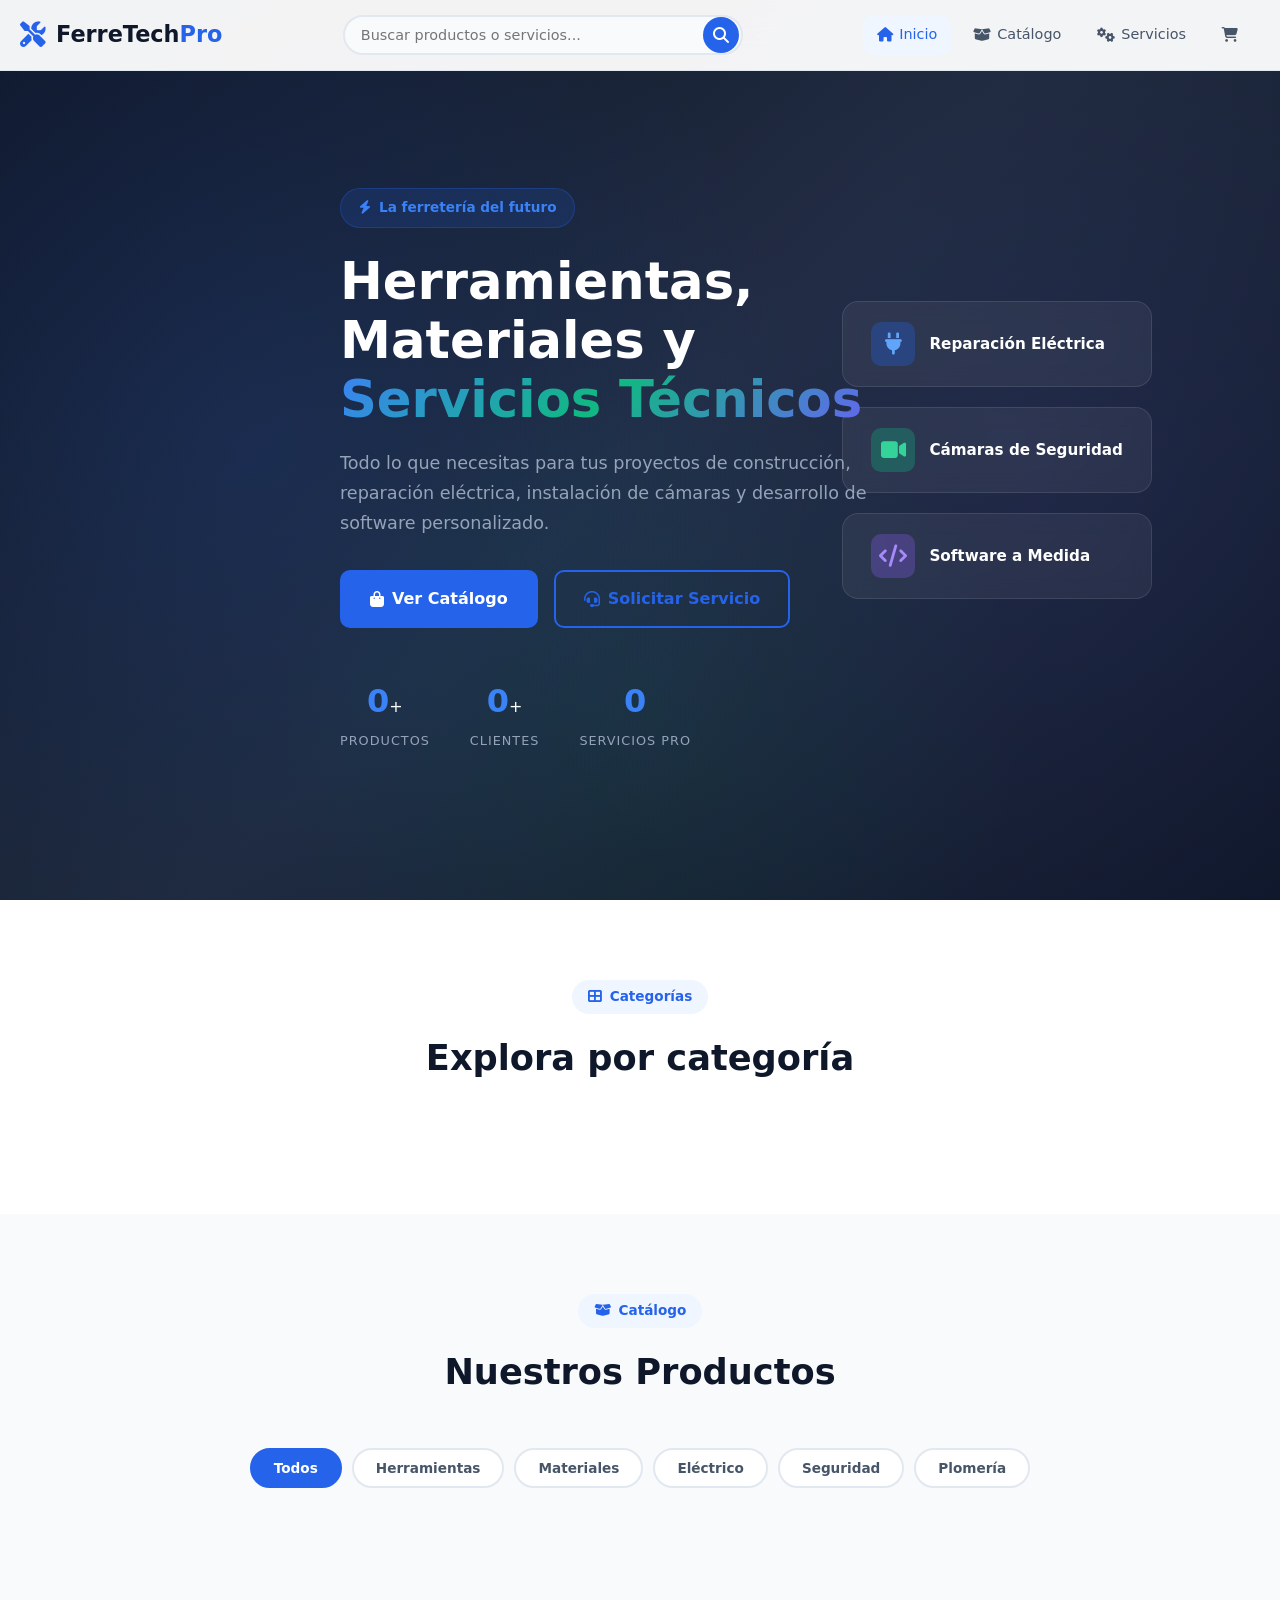
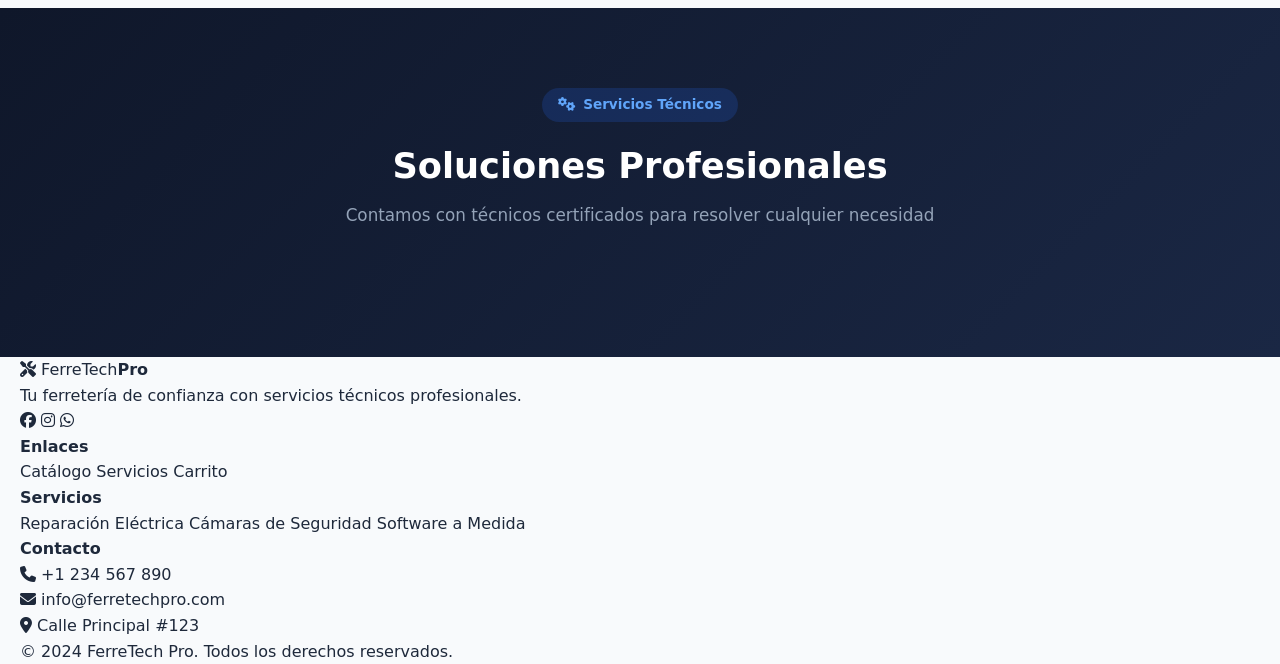
==== index.html @ ee203c23 "Update page title from FerreTech Pro to Lideco" ====
<!DOCTYPE html>
<html lang="es">
<head>
    <meta charset="UTF-8">
    <meta name="viewport" content="width=device-width, initial-scale=1.0">
    <title>Lideco  - Ferretería & Servicios Técnicos</title>
    <link rel="stylesheet" href="style.css">
    <link rel="stylesheet" href="https://cdnjs.cloudflare.com/ajax/libs/font-awesome/6.5.0/css/all.min.css">
</head>
<body>

    <!-- ========== NAVBAR ========== -->
    <nav class="navbar" id="navbar">
        <div class="nav-container">
            <a href="index.html" class="nav-logo">
                <i class="fas fa-tools"></i>
                <span>FerreTech<strong>Pro</strong></span>
            </a>

            <div class="nav-search" id="navSearch">
                <input type="text" id="searchInput" placeholder="Buscar productos o servicios..." autocomplete="off">
                <button id="searchBtn"><i class="fas fa-search"></i></button>
            </div>

            <div class="nav-links" id="navLinks">
                <a href="index.html" class="nav-link active">
                    <i class="fas fa-home"></i> Inicio
                </a>
                <a href="#catalogo" class="nav-link" id="navCatalog">
                    <i class="fas fa-box-open"></i> Catálogo
                </a>
                <a href="#servicios" class="nav-link" id="navServices">
                    <i class="fas fa-cogs"></i> Servicios
                </a>
                <a href="carrito.html" class="nav-link nav-cart">
                    <i class="fas fa-shopping-cart"></i>
                    <span class="cart-badge" id="cartBadge">0</span>
                </a>
                <div class="nav-user" id="navUser"></div>
            </div>

            <button class="nav-toggle" id="navToggle">
                <i class="fas fa-bars"></i>
            </button>
        </div>
    </nav>

    <!-- ========== HERO ========== -->
    <section class="hero" id="hero">
        <div class="hero-particles" id="heroParticles"></div>
        <div class="hero-content">
            <div class="hero-badge">
                <i class="fas fa-bolt"></i> La ferretería del futuro
            </div>
            <h1>Herramientas, Materiales y <span class="gradient-text">Servicios Técnicos</span></h1>
            <p>Todo lo que necesitas para tus proyectos de construcción, reparación eléctrica, instalación de cámaras y desarrollo de software personalizado.</p>
            <div class="hero-actions">
                <a href="#catalogo" class="btn btn-primary btn-lg">
                    <i class="fas fa-shopping-bag"></i> Ver Catálogo
                </a>
                <a href="#servicios" class="btn btn-outline btn-lg">
                    <i class="fas fa-headset"></i> Solicitar Servicio
                </a>
            </div>
            <div class="hero-stats">
                <div class="stat">
                    <span class="stat-number" data-target="500">0</span>+
                    <span class="stat-label">Productos</span>
                </div>
                <div class="stat">
                    <span class="stat-number" data-target="1200">0</span>+
                    <span class="stat-label">Clientes</span>
                </div>
                <div class="stat">
                    <span class="stat-number" data-target="3">0</span>
                    <span class="stat-label">Servicios Pro</span>
                </div>
            </div>
        </div>
        <div class="hero-visual">
            <div class="hero-card hero-card-1">
                <i class="fas fa-plug"></i>
                <span>Reparación Eléctrica</span>
            </div>
            <div class="hero-card hero-card-2">
                <i class="fas fa-video"></i>
                <span>Cámaras de Seguridad</span>
            </div>
            <div class="hero-card hero-card-3">
                <i class="fas fa-code"></i>
                <span>Software a Medida</span>
            </div>
        </div>
    </section>

    <!-- ========== CATEGORÍAS ========== -->
    <section class="categories-section" id="categorias">
        <div class="container">
            <div class="section-header">
                <span class="section-tag"><i class="fas fa-th-large"></i> Categorías</span>
                <h2>Explora por categoría</h2>
            </div>
            <div class="categories-grid" id="categoriesGrid"></div>
        </div>
    </section>

    <!-- ========== CATÁLOGO ========== -->
    <section class="catalog-section" id="catalogo">
        <div class="container">
            <div class="section-header">
                <span class="section-tag"><i class="fas fa-box-open"></i> Catálogo</span>
                <h2>Nuestros Productos</h2>
            </div>

            <div class="catalog-filters" id="catalogFilters">
                <button class="filter-btn active" data-filter="all">Todos</button>
                <button class="filter-btn" data-filter="herramientas">Herramientas</button>
                <button class="filter-btn" data-filter="materiales">Materiales</button>
                <button class="filter-btn" data-filter="electrico">Eléctrico</button>
                <button class="filter-btn" data-filter="seguridad">Seguridad</button>
                <button class="filter-btn" data-filter="plomeria">Plomería</button>
            </div>

            <div class="products-grid" id="productsGrid">
                <!-- Productos se renderizan dinámicamente -->
            </div>

            <div class="empty-state hidden" id="emptyProducts">
                <i class="fas fa-box-open"></i>
                <h3>No se encontraron productos</h3>
                <p>Intenta con otra búsqueda o categoría</p>
            </div>
        </div>
    </section>

    <!-- ========== SERVICIOS ========== -->
    <section class="services-section" id="servicios">
        <div class="container">
            <div class="section-header">
                <span class="section-tag"><i class="fas fa-cogs"></i> Servicios Técnicos</span>
                <h2>Soluciones Profesionales</h2>
                <p class="section-desc">Contamos con técnicos certificados para resolver cualquier necesidad</p>
            </div>

            <div class="services-grid" id="servicesGrid">
                <!-- Servicios se renderizan dinámicamente -->
            </div>
        </div>
    </section>

    <!-- ========== MODAL SERVICIO ========== -->
    <div class="modal-overlay" id="serviceModal">
        <div class="modal">
            <button class="modal-close" id="modalClose"><i class="fas fa-times"></i></button>
            <div class="modal-header">
                <div class="modal-icon" id="modalIcon"></div>
                <h2 id="modalTitle">Solicitar Servicio</h2>
                <p id="modalDesc"></p>
            </div>
            <form class="modal-form" id="serviceForm">
                <input type="hidden" id="serviceId">
                <div class="form-group">
                    <label><i class="fas fa-file-alt"></i> Descripción del problema o requerimiento</label>
                    <textarea id="serviceDescription" rows="4" placeholder="Describe detalladamente lo que necesitas..." required></textarea>
                </div>
                <div class="form-row">
                    <div class="form-group">
                        <label><i class="fas fa-calendar"></i> Fecha preferida</label>
                        <input type="date" id="serviceDate" required>
                    </div>
                    <div class="form-group">
                        <label><i class="fas fa-clock"></i> Horario preferido</label>
                        <select id="serviceTime" required>
                            <option value="">Seleccionar...</option>
                            <option value="mañana">Mañana (8:00 - 12:00)</option>
                            <option value="tarde">Tarde (12:00 - 17:00)</option>
                            <option value="noche">Noche (17:00 - 20:00)</option>
                        </select>
                    </div>
                </div>
                <div class="form-group">
                    <label><i class="fas fa-map-marker-alt"></i> Dirección del servicio</label>
                    <input type="text" id="serviceAddress" placeholder="Dirección completa..." required>
                </div>
                <button type="submit" class="btn btn-primary btn-block">
                    <i class="fas fa-paper-plane"></i> Enviar Solicitud
                </button>
            </form>
        </div>
    </div>

    <!-- ========== FOOTER ========== -->
    <footer class="footer">
        <div class="container">
            <div class="footer-grid">
                <div class="footer-col">
                    <div class="footer-logo">
                        <i class="fas fa-tools"></i>
                        <span>FerreTech<strong>Pro</strong></span>
                    </div>
                    <p>Tu ferretería de confianza con servicios técnicos profesionales.</p>
                    <div class="footer-social">
                        <a href="#"><i class="fab fa-facebook"></i></a>
                        <a href="#"><i class="fab fa-instagram"></i></a>
                        <a href="#"><i class="fab fa-whatsapp"></i></a>
                    </div>
                </div>
                <div class="footer-col">
                    <h4>Enlaces</h4>
                    <a href="#catalogo">Catálogo</a>
                    <a href="#servicios">Servicios</a>
                    <a href="carrito.html">Carrito</a>
                </div>
                <div class="footer-col">
                    <h4>Servicios</h4>
                    <a href="#servicios">Reparación Eléctrica</a>
                    <a href="#servicios">Cámaras de Seguridad</a>
                    <a href="#servicios">Software a Medida</a>
                </div>
                <div class="footer-col">
                    <h4>Contacto</h4>
                    <p><i class="fas fa-phone"></i> +1 234 567 890</p>
                    <p><i class="fas fa-envelope"></i> info@ferretechpro.com</p>
                    <p><i class="fas fa-map-marker-alt"></i> Calle Principal #123</p>
                </div>
            </div>
            <div class="footer-bottom">
                <p>&copy; 2024 FerreTech Pro. Todos los derechos reservados.</p>
            </div>
        </div>
    </footer>

    <!-- ========== TOAST NOTIFICATIONS ========== -->
    <div class="toast-container" id="toastContainer"></div>

    <!-- ========== SCRIPTS ========== -->
    <script src="js/api.js"></script>
    <script src="js/catalog.js"></script>
    <script src="js/cart.js"></script>
</body>
</html>
---- style.css ----
:root {
    --primary: #2563eb;
    --primary-dark: #1d4ed8;
    --primary-light: #3b82f6;
    --primary-bg: #eff6ff;

    --secondary: #0f172a;
    --secondary-light: #1e293b;

    --success: #10b981;
    --success-bg: #ecfdf5;
    --warning: #f59e0b;
    --warning-bg: #fffbeb;
    --danger: #ef4444;
    --danger-bg: #fef2f2;
    --info: #6366f1;
    --info-bg: #eef2ff;

    --gray-50: #f8fafc;
    --gray-100: #f1f5f9;
    --gray-200: #e2e8f0;
    --gray-300: #cbd5e1;
    --gray-400: #94a3b8;
    --gray-500: #64748b;
    --gray-600: #475569;
    --gray-700: #334155;
    --gray-800: #1e293b;
    --gray-900: #0f172a;

    --radius-sm: 6px;
    --radius: 10px;
    --radius-lg: 16px;
    --radius-xl: 24px;
    --radius-full: 9999px;

    --shadow-sm: 0 1px 2px rgba(0,0,0,0.05);
    --shadow: 0 4px 6px -1px rgba(0,0,0,0.1), 0 2px 4px -2px rgba(0,0,0,0.1);
    --shadow-md: 0 10px 15px -3px rgba(0,0,0,0.1), 0 4px 6px -4px rgba(0,0,0,0.1);
    --shadow-lg: 0 20px 25px -5px rgba(0,0,0,0.1), 0 8px 10px -6px rgba(0,0,0,0.1);
    --shadow-xl: 0 25px 50px -12px rgba(0,0,0,0.25);

    --transition: all 0.3s cubic-bezier(0.4, 0, 0.2, 1);
    --transition-fast: all 0.15s ease;

    --font: 'Segoe UI', system-ui, -apple-system, sans-serif;
    --font-mono: 'SF Mono', 'Fira Code', monospace;
}

/* ==================== RESET ==================== */
*,
*::before,
*::after {
    margin: 0;
    padding: 0;
    box-sizing: border-box;
}

html {
    scroll-behavior: smooth;
    scroll-padding-top: 80px;
}

body {
    font-family: var(--font);
    background: var(--gray-50);
    color: var(--gray-800);
    line-height: 1.6;
    min-height: 100vh;
    -webkit-font-smoothing: antialiased;
}

a {
    text-decoration: none;
    color: inherit;
}

img {
    max-width: 100%;
    display: block;
}

button {
    cursor: pointer;
    border: none;
    background: none;
    font-family: inherit;
    font-size: inherit;
}

input, select, textarea {
    font-family: inherit;
    font-size: inherit;
}

.hidden {
    display: none !important;
}

.container {
    max-width: 1280px;
    margin: 0 auto;
    padding: 0 20px;
}

/* ==================== NAVBAR ==================== */
.navbar {
    position: fixed;
    top: 0;
    left: 0;
    right: 0;
    z-index: 1000;
    background: rgba(255, 255, 255, 0.95);
    backdrop-filter: blur(20px);
    border-bottom: 1px solid var(--gray-200);
    transition: var(--transition);
}

.navbar.scrolled {
    box-shadow: var(--shadow-md);
}

.nav-container {
    max-width: 1280px;
    margin: 0 auto;
    padding: 0 20px;
    display: flex;
    align-items: center;
    justify-content: space-between;
    height: 70px;
    gap: 20px;
}

.nav-logo {
    display: flex;
    align-items: center;
    gap: 10px;
    font-size: 1.4rem;
    color: var(--secondary);
    font-weight: 600;
    flex-shrink: 0;
}

.nav-logo i {
    color: var(--primary);
    font-size: 1.6rem;
}

.nav-logo strong {
    color: var(--primary);
}

.nav-search {
    flex: 1;
    max-width: 400px;
    display: flex;
    position: relative;
}

.nav-search input {
    width: 100%;
    padding: 10px 45px 10px 16px;
    border: 2px solid var(--gray-200);
    border-radius: var(--radius-full);
    background: var(--gray-50);
    outline: none;
    transition: var(--transition);
    font-size: 0.9rem;
}

.nav-search input:focus {
    border-color: var(--primary);
    background: white;
    box-shadow: 0 0 0 4px var(--primary-bg);
}

.nav-search button {
    position: absolute;
    right: 4px;
    top: 50%;
    transform: translateY(-50%);
    width: 36px;
    height: 36px;
    border-radius: var(--radius-full);
    background: var(--primary);
    color: white;
    display: flex;
    align-items: center;
    justify-content: center;
    transition: var(--transition);
}

.nav-search button:hover {
    background: var(--primary-dark);
}

.nav-links {
    display: flex;
    align-items: center;
    gap: 8px;
}

.nav-link {
    padding: 8px 14px;
    border-radius: var(--radius);
    color: var(--gray-600);
    font-weight: 500;
    font-size: 0.9rem;
    transition: var(--transition);
    display: flex;
    align-items: center;
    gap: 6px;
    white-space: nowrap;
}

.nav-link:hover {
    color: var(--primary);
    background: var(--primary-bg);
}

.nav-link.active {
    color: var(--primary);
    background: var(--primary-bg);
}

.nav-cart {
    position: relative;
}

.cart-badge {
    position: absolute;
    top: -2px;
    right: -2px;
    background: var(--danger);
    color: white;
    font-size: 0.65rem;
    font-weight: 700;
    width: 18px;
    height: 18px;
    border-radius: var(--radius-full);
    display: flex;
    align-items: center;
    justify-content: center;
    opacity: 0;
    transform: scale(0);
    transition: var(--transition);
}

.cart-badge.has-items {
    opacity: 1;
    transform: scale(1);
}

.nav-toggle {
    display: none;
    width: 40px;
    height: 40px;
    border-radius: var(--radius);
    color: var(--gray-700);
    font-size: 1.2rem;
    align-items: center;
    justify-content: center;
    transition: var(--transition);
}

.nav-toggle:hover {
    background: var(--gray-100);
}

/* User Dropdown */
.user-dropdown {
    position: relative;
}

.user-btn {
    display: flex;
    align-items: center;
    gap: 8px;
    padding: 6px 12px;
    border-radius: var(--radius-full);
    transition: var(--transition);
    cursor: pointer;
}

.user-btn:hover {
    background: var(--gray-100);
}

.user-avatar {
    width: 34px;
    height: 34px;
    border-radius: var(--radius-full);
    background: linear-gradient(135deg, var(--primary), var(--info));
    color: white;
    display: flex;
    align-items: center;
    justify-content: center;
    font-weight: 700;
    font-size: 0.85rem;
}

.admin-avatar {
    background: linear-gradient(135deg, var(--danger), var(--warning));
}

.user-name {
    font-weight: 600;
    font-size: 0.9rem;
    color: var(--gray-700);
}

.user-btn .fa-chevron-down {
    font-size: 0.7rem;
    color: var(--gray-400);
    transition: var(--transition);
}

.dropdown-menu {
    position: absolute;
    top: calc(100% + 8px);
    right: 0;
    min-width: 240px;
    background: white;
    border-radius: var(--radius-lg);
    box-shadow: var(--shadow-xl);
    border: 1px solid var(--gray-200);
    opacity: 0;
    visibility: hidden;
    transform: translateY(-10px);
    transition: var(--transition);
    overflow: hidden;
    z-index: 100;
}

.dropdown-menu.show {
    opacity: 1;
    visibility: visible;
    transform: translateY(0);
}

.dropdown-header {
    padding: 16px;
    border-bottom: 1px solid var(--gray-100);
    display: flex;
    flex-direction: column;
    gap: 2px;
}

.dropdown-header strong {
    font-size: 0.95rem;
}

.dropdown-header small {
    color: var(--gray-500);
    font-size: 0.8rem;
}

.role-badge {
    display: inline-block;
    padding: 2px 10px;
    border-radius: var(--radius-full);
    font-size: 0.7rem;
    font-weight: 700;
    text-transform: uppercase;
    margin-top: 6px;
    width: fit-content;
}

.role-admin {
    background: var(--danger-bg);
    color: var(--danger);
}

.role-cliente {
    background: var(--primary-bg);
    color: var(--primary);
}

.dropdown-item {
    display: flex;
    align-items: center;
    gap: 10px;
    padding: 12px 16px;
    color: var(--gray-700);
    font-size: 0.9rem;
    transition: var(--transition);
    width: 100%;
    text-align: left;
    border: none;
    background: none;
    cursor: pointer;
}

.dropdown-item:hover {
    background: var(--gray-50);
    color: var(--primary);
}

.dropdown-logout:hover {
    background: var(--danger-bg);
    color: var(--danger);
}

.nav-login-btn,
.nav-register-btn {
    white-space: nowrap;
}

/* ==================== BUTTONS ==================== */
.btn {
    display: inline-flex;
    align-items: center;
    justify-content: center;
    gap: 8px;
    padding: 10px 20px;
    border-radius: var(--radius);
    font-weight: 600;
    font-size: 0.9rem;
    transition: var(--transition);
    border: 2px solid transparent;
    cursor: pointer;
    white-space: nowrap;
}

.btn-sm {
    padding: 7px 14px;
    font-size: 0.8rem;
}

.btn-lg {
    padding: 14px 28px;
    font-size: 1rem;
}

.btn-block {
    width: 100%;
}

.btn-primary {
    background: var(--primary);
    color: white;
    border-color: var(--primary);
}

.btn-primary:hover {
    background: var(--primary-dark);
    border-color: var(--primary-dark);
    transform: translateY(-1px);
    box-shadow: var(--shadow-md);
}

.btn-outline {
    background: transparent;
    color: var(--primary);
    border-color: var(--primary);
}

.btn-outline:hover {
    background: var(--primary);
    color: white;
    transform: translateY(-1px);
}

.btn-danger {
    background: var(--danger);
    color: white;
    border-color: var(--danger);
}

.btn-danger:hover {
    background: #dc2626;
    border-color: #dc2626;
}

.btn-success {
    background: var(--success) !important;
    border-color: var(--success) !important;
    color: white !important;
}

.btn:disabled {
    opacity: 0.5;
    cursor: not-allowed;
    transform: none !important;
}

/* ==================== HERO ==================== */
.hero {
    min-height: 100vh;
    display: flex;
    align-items: center;
    justify-content: center;
    padding: 100px 20px 60px;
    background: linear-gradient(135deg, #0f172a 0%, #1e293b 50%, #0f172a 100%);
    position: relative;
    overflow: hidden;
}

.hero::before {
    content: '';
    position: absolute;
    top: 0;
    left: 0;
    right: 0;
    bottom: 0;
    background:
        radial-gradient(circle at 20% 50%, rgba(37, 99, 235, 0.15) 0%, transparent 50%),
        radial-gradient(circle at 80% 50%, rgba(99, 102, 241, 0.1) 0%, transparent 50%),
        radial-gradient(circle at 50% 80%, rgba(16, 185, 129, 0.08) 0%, transparent 40%);
}

.hero-content {
    max-width: 600px;
    z-index: 2;
    text-align: left;
}

.hero-badge {
    display: inline-flex;
    align-items: center;
    gap: 8px;
    padding: 8px 18px;
    background: rgba(37, 99, 235, 0.15);
    border: 1px solid rgba(37, 99, 235, 0.3);
    border-radius: var(--radius-full);
    color: var(--primary-light);
    font-size: 0.85rem;
    font-weight: 600;
    margin-bottom: 24px;
}
.hero h1 {
    font-size: 3.2rem;
    font-weight: 800;
    color: white;
    line-height: 1.15;
    margin-bottom: 20px;
}

.gradient-text {
    background: linear-gradient(135deg, var(--primary-light), var(--success), var(--info));
    -webkit-background-clip: text;
    -webkit-text-fill-color: transparent;
    background-clip: text;
}

.hero p {
    font-size: 1.1rem;
    color: var(--gray-400);
    margin-bottom: 32px;
    line-height: 1.7;
}

.hero-actions {
    display: flex;
    gap: 16px;
    margin-bottom: 48px;
    flex-wrap: wrap;
}

.hero-stats {
    display: flex;
    gap: 40px;
}

.stat {
    text-align: center;
    color: white;
}

.stat-number {
    font-size: 2rem;
    font-weight: 800;
    color: var(--primary-light);
}

.stat-label {
    display: block;
    font-size: 0.8rem;
    color: var(--gray-400);
    margin-top: 4px;
    text-transform: uppercase;
    letter-spacing: 1px;
}

.hero-visual {
    position: absolute;
    right: 10%;
    top: 50%;
    transform: translateY(-50%);
    z-index: 1;
    display: flex;
    flex-direction: column;
    gap: 20px;
}

.hero-card {
    padding: 20px 28px;
    background: rgba(255, 255, 255, 0.06);
    backdrop-filter: blur(10px);
    border: 1px solid rgba(255, 255, 255, 0.1);
    border-radius: var(--radius-lg);
    color: white;
    display: flex;
    align-items: center;
    gap: 14px;
    font-weight: 600;
    font-size: 0.95rem;
    animation: floatCard 6s ease-in-out infinite;
    transition: var(--transition);
}

.hero-card:hover {
    background: rgba(255, 255, 255, 0.12);
    transform: translateX(-10px);
}

.hero-card i {
    font-size: 1.4rem;
    width: 44px;
    height: 44px;
    border-radius: var(--radius);
    display: flex;
    align-items: center;
    justify-content: center;
}

.hero-card-1 i { background: rgba(37, 99, 235, 0.3); color: #60a5fa; }
.hero-card-2 i { background: rgba(16, 185, 129, 0.3); color: #34d399; }
.hero-card-3 i { background: rgba(139, 92, 246, 0.3); color: #a78bfa; }

.hero-card-1 { animation-delay: 0s; }
.hero-card-2 { animation-delay: 2s; }
.hero-card-3 { animation-delay: 4s; }

@keyframes floatCard {
    0%, 100% { transform: translateY(0) translateX(0); }
    50% { transform: translateY(-15px) translateX(-5px); }
}

/* ==================== SECTIONS ==================== */
.section-header {
    text-align: center;
    margin-bottom: 48px;
}

.section-tag {
    display: inline-flex;
    align-items: center;
    gap: 8px;
    padding: 6px 16px;
    background: var(--primary-bg);
    color: var(--primary);
    border-radius: var(--radius-full);
    font-size: 0.85rem;
    font-weight: 600;
    margin-bottom: 16px;
}

.section-header h2 {
    font-size: 2.2rem;
    font-weight: 800;
    color: var(--secondary);
    margin-bottom: 8px;
}

.section-desc {
    color: var(--gray-500);
    font-size: 1.05rem;
    max-width: 600px;
    margin: 0 auto;
}

/* ==================== CATEGORIES ==================== */
.categories-section {
    padding: 80px 0;
    background: white;
}

.categories-grid {
    display: grid;
    grid-template-columns: repeat(auto-fill, minmax(180px, 1fr));
    gap: 20px;
}

.category-card {
    padding: 28px 20px;
    background: var(--gray-50);
    border-radius: var(--radius-lg);
    text-align: center;
    cursor: pointer;
    transition: var(--transition);
    border: 2px solid transparent;
    position: relative;
    overflow: hidden;
}

.category-card::before {
    content: '';
    position: absolute;
    top: 0;
    left: 0;
    right: 0;
    height: 3px;
    background: var(--cat-color);
    transform: scaleX(0);
    transition: var(--transition);
}

.category-card:hover {
    transform: translateY(-4px);
    box-shadow: var(--shadow-md);
    border-color: var(--cat-color);
}

.category-card:hover::before {
    transform: scaleX(1);
}

.category-icon {
    width: 56px;
    height: 56px;
    border-radius: var(--radius-lg);
    background: white;
    display: flex;
    align-items: center;
    justify-content: center;
    margin: 0 auto 14px;
    font-size: 1.4rem;
    color: var(--cat-color);
    box-shadow: var(--shadow-sm);
    transition: var(--transition);
}

.category-card:hover .category-icon {
    background: var(--cat-color);
    color: white;
    transform: scale(1.1);
}

.category-card h3 {
    font-size: 1rem;
    font-weight: 700;
    color: var(--secondary);
    margin-bottom: 4px;
}

.category-card p {
    font-size: 0.78rem;
    color: var(--gray-500);
    margin-bottom: 8px;
}

.category-count {
    font-size: 0.75rem;
    font-weight: 600;
    color: var(--cat-color);
    background: white;
    padding: 3px 10px;
    border-radius: var(--radius-full);
}

/* ==================== CATALOG ==================== */
.catalog-section {
    padding: 80px 0;
}

.catalog-filters {
    display: flex;
    justify-content: center;
    gap: 10px;
    margin-bottom: 40px;
    flex-wrap: wrap;
}

.filter-btn {
    padding: 10px 22px;
    border-radius: var(--radius-full);
    font-weight: 600;
    font-size: 0.85rem;
    color: var(--gray-600);
    background: white;
    border: 2px solid var(--gray-200);
    transition: var(--transition);
    cursor: pointer;
}

.filter-btn:hover {
    border-color: var(--primary);
    color: var(--primary);
}

.filter-btn.active {
    background: var(--primary);
    color: white;
    border-color: var(--primary);
}

/* ==================== PRODUCT CARDS ==================== */
.products-grid {
    display: grid;
    grid-template-columns: repeat(auto-fill, minmax(280px, 1fr));
    gap: 24px;
}

.product-card {
    background: white;
    border-radius: var(--radius-lg);
    overflow: hidden;
    box-shadow: var(--shadow-sm);
    border: 1px solid var(--gray-200);
    transition: var(--transition);
    position: relative;
    opacity: 0;
    transform: translateY(20px);
}

.product-card.fade-in {
    opacity: 1;
    transform: translateY(0);
    transition: opacity 0.5s ease, transform 0.5s ease;
}

.product-card:hover {
    transform: translateY(-6px);
    box-shadow: var(--shadow-lg);
    border-color: var(--primary-light);
}

.product-badge {
    position: absolute;
    top: 12px;
    right: 12px;
    padding: 4px 12px;
    border-radius: var(--radius-full);
    font-size: 0.7rem;
    font-weight: 700;
    z-index: 2;
    text-transform: uppercase;
    letter-spacing: 0.5px;
}

.badge-success {
    background: var(--success-bg);
    color: var(--success);
}

.badge-warning {
    background: var(--warning-bg);
    color: var(--warning);
}

.product-image {
    height: 180px;
    display: flex;
    align-items: center;
    justify-content: center;
    background: linear-gradient(135deg, var(--gray-50), var(--primary-bg));
    position: relative;
    overflow: hidden;
}

.product-image i {
    font-size: 4rem;
    color: var(--primary);
    opacity: 0.7;
    transition: var(--transition);
}

.product-card:hover .product-image i {
    opacity: 1;
    transform: scale(1.15) rotate(-5deg);
}

.product-info {
    padding: 20px;
}

.product-category {
    display: inline-block;
    padding: 3px 10px;
    background: var(--primary-bg);
    color: var(--primary);
    border-radius: var(--radius-full);
    font-size: 0.72rem;
    font-weight: 700;
    text-transform: uppercase;
    letter-spacing: 0.5px;
    margin-bottom: 10px;
}

.product-name {
    font-size: 1.05rem;
    font-weight: 700;
    color: var(--secondary);
    margin-bottom: 8px;
    line-height: 1.3;
}

.product-desc {
    font-size: 0.83rem;
    color: var(--gray-500);
    margin-bottom: 16px;
    line-height: 1.5;
    display: -webkit-box;
    -webkit-line-clamp: 2;
    -webkit-box-orient: vertical;
    overflow: hidden;
}

.product-meta {
    display: flex;
    justify-content: space-between;
    align-items: center;
    margin-bottom: 16px;
}

.product-price {
    font-size: 1.4rem;
    font-weight: 800;
    color: var(--primary);
}

.product-stock {
    font-size: 0.78rem;
    color: var(--gray-500);
    display: flex;
    align-items: center;
    gap: 4px;
}

.product-stock.low-stock {
    color: var(--warning);
    font-weight: 600;
}

.btn-add-cart {
    margin-top: 4px;
}

/* ==================== SERVICES ==================== */
.services-section {
    padding: 80px 0;
    background: linear-gradient(135deg, var(--secondary) 0%, #1a2744 100%);
}

.services-section .section-tag {
    background: rgba(37, 99, 235, 0.2);
    color: #60a5fa;
}

.services-section .section-header h2 {
    color: white;
}

.services-section .section-desc {
    color: var(--gray-400);
}

.services-grid {
    display: grid;
    grid-template-columns: repeat(auto-fill, minmax(340px, 1fr));
    gap: 28px;
}

.service-card {
    background: rgba(255, 255, 255, 0.05);
    backdrop-filter: blur(10px);
    border: 1px solid rgba(255, 255, 255, 0.1);
    border-radius: var(--radius-xl);
    padding: 36px 28px;
    transition: var(--transition);
    position: relative;
    overflow: hidden;
}

.service-card::before {
    content: '';
    position: absolute;
    top: 0;
    left: 0;
    right: 0;
    height: 4px;
    transition: var(--transition);
}

.service-blue::before { background: linear-gradient(90deg, #3b82f6, #60a5fa); }
.service-green::before { background: linear-gradient(90deg, #10b981, #34d399); }
.service-purple::before { background: linear-gradient(90deg, #8b5cf6, #a78bfa); }
.service-orange::before { background: linear-gradient(90deg, #f59e0b, #fbbf24); }
.service-red::before { background: linear-gradient(90deg, #ef4444, #f87171); }

.service-card:hover {
    transform: translateY(-8px);
    background: rgba(255, 255, 255, 0.1);
    box-shadow: 0 20px 40px rgba(0, 0, 0, 0.3);
}

.service-icon {
    width: 64px;
    height: 64px;
    border-radius: var(--radius-lg);
    display: flex;
    align-items: center;
    justify-content: center;
    font-size: 1.6rem;
    margin-bottom: 20px;
}

.service-blue .service-icon { background: rgba(59, 130, 246, 0.2); color: #60a5fa; }
.service-green .service-icon { background: rgba(16, 185, 129, 0.2); color: #34d399; }
.service-purple .service-icon { background: rgba(139, 92, 246, 0.2); color: #a78bfa; }
.service-orange .service-icon { background: rgba(245, 158, 11, 0.2); color: #fbbf24; }
.service-red .service-icon { background: rgba(239, 68, 68, 0.2); color: #f87171; }

.service-card h3 {
    font-size: 1.3rem;
    font-weight: 700;
    color: white;
    margin-bottom: 12px;
}

.service-card > p {
    font-size: 0.9rem;
    color: var(--gray-400);
    margin-bottom: 24px;
    line-height: 1.6;
}

.service-features {
    display: flex;
    flex-direction: column;
    gap: 10px;
    margin-bottom: 28px;
}

.feature-item {
    display: flex;
    align-items: center;
    gap: 10px;
    font-size: 0.85rem;    color: var(--gray-300);
}

.feature-item i {
    color: var(--success);
    font-size: 0.8rem;
    flex-shrink: 0;
}

.service-footer {
    display: flex;
    align-items: center;
    justify-content: space-between;
    padding-top: 20px;
    border-top: 1px solid rgba(255, 255, 255, 0.1);
}

.price-label {
    display: block;
    font-size: 0.75rem;
    color: var(--gray-400);
    text-transform: uppercase;
    letter-spacing: 1px;
}

.price-value {
    font-size: 1.6rem;
    font-weight: 800;
    color: white;
}

.service-footer .btn {
    flex-shrink: 0;
}

/* ==================== MODAL ==================== */
.modal-overlay {
    position: fixed;
    top: 0;
    left: 0;
    right: 0;
    bottom: 0;
    background: rgba(0, 0, 0, 0.6);
    backdrop-filter: blur(4px);
    z-index: 2000;
    display: flex;
    align-items: center;
    justify-content: center;
    padding: 20px;
    opacity: 0;
    visibility: hidden;
    transition: var(--transition);
}

.modal-overlay.active {
    opacity: 1;
    visibility: visible;
}

.modal {
    background: white;
    border-radius: var(--radius-xl);
    width: 100%;
    max-width: 560px;
    max-height: 90vh;
    overflow-y: auto;
    padding: 36px;
    position: relative;
    transform: translateY(20px) scale(0.95);
    transition: var(--transition);
}

.modal-overlay.active .modal {
    transform: translateY(0) scale(1);
}

.modal-close {
    position: absolute;
    top: 16px;
    right: 16px;
    width: 36px;
    height: 36px;
    border-radius: var(--radius-full);
    display: flex;
    align-items: center;
    justify-content: center;
    color: var(--gray-500);
    transition: var(--transition);
    z-index: 10;
}

.modal-close:hover {
    background: var(--gray-100);
    color: var(--danger);
}

.modal-header {
    text-align: center;
    margin-bottom: 28px;
}

.modal-icon {
    width: 64px;
    height: 64px;
    border-radius: var(--radius-lg);
    display: flex;
    align-items: center;
    justify-content: center;
    font-size: 1.6rem;
    margin: 0 auto 16px;
}

.service-icon-blue { background: var(--primary-bg); color: var(--primary); }
.service-icon-green { background: var(--success-bg); color: var(--success); }
.service-icon-purple { background: var(--info-bg); color: var(--info); }
.service-icon-orange { background: var(--warning-bg); color: var(--warning); }
.service-icon-red { background: var(--danger-bg); color: var(--danger); }

.modal-header h2 {
    font-size: 1.4rem;
    font-weight: 700;
    color: var(--secondary);
    margin-bottom: 6px;
}

.modal-header p {
    font-size: 0.88rem;
    color: var(--gray-500);
}

.modal-detail {
    max-width: 620px;
}

.detail-content {
    display: flex;
    flex-direction: column;
    gap: 20px;
}

.detail-section {
    padding: 16px;
    background: var(--gray-50);
    border-radius: var(--radius);
}

.detail-section h4 {
    font-size: 0.9rem;
    font-weight: 700;
    color: var(--secondary);
    margin-bottom: 10px;
    display: flex;
    align-items: center;
    gap: 8px;
}

.detail-section h4 i {
    color: var(--primary);
}

.detail-section p {
    font-size: 0.88rem;
    color: var(--gray-600);
    margin-bottom: 4px;
}

.detail-item {
    display: flex;
    justify-content: space-between;
    align-items: center;
    padding: 8px 0;
    font-size: 0.88rem;
    color: var(--gray-600);
    border-bottom: 1px solid var(--gray-200);
}

.detail-item:last-child {
    border-bottom: none;
}

.detail-total {
    font-weight: 700;
    font-size: 1rem;
    color: var(--secondary);
    padding-top: 12px;
    border-top: 2px solid var(--primary);
}

/* ==================== FORMS ==================== */
.form-group {
    margin-bottom: 20px;
}

.form-group label {
    display: flex;
    align-items: center;
    gap: 8px;
    font-size: 0.88rem;
    font-weight: 600;
    color: var(--gray-700);
    margin-bottom: 8px;
}

.form-group label i {
    color: var(--primary);
    font-size: 0.85rem;
}

.form-group input,
.form-group select,
.form-group textarea {
    width: 100%;
    padding: 12px 16px;
    border: 2px solid var(--gray-200);
    border-radius: var(--radius);
    background: white;
    color: var(--gray-800);
    outline: none;
    transition: var(--transition);
    font-size: 0.92rem;
}

.form-group input:focus,
.form-group select:focus,
.form-group textarea:focus {
    border-color: var(--primary);
    box-shadow: 0 0 0 4px var(--primary-bg);
}

.form-group textarea {
    resize: vertical;
    min-height: 80px;
}

.form-row {
    display: grid;
    grid-template-columns: 1fr 1fr;
    gap: 16px;
}

.password-wrapper {
    position: relative;
}

.password-wrapper input {
    padding-right: 48px;
}

.password-toggle {
    position: absolute;
    right: 12px;
    top: 50%;
    transform: translateY(-50%);
    color: var(--gray-400);
    padding: 4px;
    transition: var(--transition);
}

.password-toggle:hover {
    color: var(--primary);
}

/* ==================== AUTH PAGES ==================== */
.auth-body {
    min-height: 100vh;
    display: flex;
    align-items: center;
    justify-content: center;
    background: linear-gradient(135deg, #0f172a 0%, #1e293b 50%, #0f172a 100%);
    padding: 20px;
}

.auth-container {
    width: 100%;
    max-width: 480px;
}

.auth-card {
    background: white;
    border-radius: var(--radius-xl);
    padding: 40px;
    box-shadow: var(--shadow-xl);
}

.auth-header {
    text-align: center;
    margin-bottom: 32px;
}

.auth-logo {
    display: inline-flex;
    align-items: center;
    gap: 10px;
    font-size: 1.5rem;
    font-weight: 700;
    color: var(--secondary);
    margin-bottom: 24px;
}

.auth-logo i {
    color: var(--primary);
    font-size: 1.8rem;
}

.auth-logo strong {
    color: var(--primary);
}

.auth-header h2 {
    font-size: 1.6rem;
    font-weight: 800;
    color: var(--secondary);
    margin-bottom: 8px;
}

.auth-header p {
    color: var(--gray-500);
    font-size: 0.92rem;
}

.auth-form {
    margin-bottom: 24px;
}

.auth-footer {
    text-align: center;
    font-size: 0.9rem;
    color: var(--gray-500);
}

.auth-footer a {
    color: var(--primary);
    font-weight: 600;
}

.auth-footer a:hover {
    text-decoration: underline;
}

.auth-demo {
    margin-top: 20px;
    padding: 14px;
    background: var(--primary-bg);
    border-radius: var(--radius);
    text-align: center;
    font-size: 0.82rem;
    color: var(--gray-600);
}

.auth-demo strong {
    color: var(--primary);
}

.auth-demo small {
    display: block;
    margin-top: 4px;
    font-family: var(--font-mono);
    color: var(--gray-500);
}

/* ==================== CART PAGE ==================== */
.cart-page {
    padding: 100px 0 60px;
    min-height: 100vh;
}

.page-header {
    display: flex;
    align-items: center;
    justify-content: space-between;
    margin-bottom: 32px;
    flex-wrap: wrap;
    gap: 16px;
}

.page-header h1 {
    font-size: 1.8rem;
    font-weight: 800;
    color: var(--secondary);
    display: flex;
    align-items: center;
    gap: 12px;
}

.page-header h1 i {
    color: var(--primary);
}

.cart-layout {
    display: grid;
    grid-template-columns: 1fr 360px;
    gap: 32px;
    align-items: start;
}

.cart-items {
    display: flex;
    flex-direction: column;
    gap: 12px;
}

.cart-item {
    display: grid;
    grid-template-columns: 70px 1fr auto auto auto;
    align-items: center;
    gap: 16px;
    padding: 20px;
    background: white;
    border-radius: var(--radius-lg);
    border: 1px solid var(--gray-200);
    transition: var(--transition);
    opacity: 0;
    transform: translateX(-20px);
}

.cart-item.fade-in {
    opacity: 1;
    transform: translateX(0);
    transition: opacity 0.4s ease, transform 0.4s ease;
}

.cart-item.removing {
    opacity: 0;
    transform: translateX(40px);
    max-height: 0;
    padding: 0;
    margin: 0;
    overflow: hidden;
}

.cart-item:hover {
    border-color: var(--primary-light);
    box-shadow: var(--shadow);
}

.cart-item-icon {
    width: 60px;
    height: 60px;
    border-radius: var(--radius);
    background: var(--primary-bg);
    display: flex;
    flex-direction: column;
    align-items: center;
    justify-content: center;
    gap: 4px;
}

.cart-item-icon i {
    font-size: 1.4rem;
    color: var(--primary);
}

.cart-item-type {
    font-size: 0.6rem;
    font-weight: 700;
    text-transform: uppercase;
    letter-spacing: 0.5px;
    padding: 1px 6px;
    border-radius: var(--radius-full);
}

.type-product {
    background: var(--primary-bg);
    color: var(--primary);
}

.type-service {
    background: var(--success-bg);
    color: var(--success);
}

.cart-item-info h4 {
    font-size: 0.95rem;
    font-weight: 700;
    color: var(--secondary);
    margin-bottom: 4px;
}

.cart-item-price-unit {
    font-size: 0.82rem;
    color: var(--gray-500);
}

.cart-item-quantity {
    display: flex;
    align-items: center;
    gap: 4px;
}

.qty-btn {
    width: 32px;
    height: 32px;
    border-radius: var(--radius);
    border: 2px solid var(--gray-200);
    display: flex;
    align-items: center;
    justify-content: center;
    color: var(--gray-600);
    font-size: 0.75rem;
    transition: var(--transition);
    background: white;
}

.qty-btn:hover {
    border-color: var(--primary);
    color: var(--primary);
    background: var(--primary-bg);
}

.qty-input {
    width: 48px;
    height: 32px;
    text-align: center;
    border: 2px solid var(--gray-200);
    border-radius: var(--radius);
    font-weight: 700;
    font-size: 0.9rem;
    color: var(--secondary);
    outline: none;
    -moz-appearance: textfield;
}

.qty-input::-webkit-outer-spin-button,
.qty-input::-webkit-inner-spin-button {
    -webkit-appearance: none;
    margin: 0;
}

.qty-input:focus {
    border-color: var(--primary);
}

.cart-item-total span {
    font-size: 1.1rem;
    font-weight: 800;
    color: var(--primary);
    transition: var(--transition);
}

.price-updated {
    animation: priceFlash 0.3s ease;
}

@keyframes priceFlash {
    0% { transform: scale(1); }
    50% { transform: scale(1.2); color: var(--success); }
    100% { transform: scale(1); }
}

.cart-item-remove {
    width: 36px;
    height: 36px;
    border-radius: var(--radius);
    display: flex;
    align-items: center;
    justify-content: center;
    color: var(--gray-400);
    transition: var(--transition);
}

.cart-item-remove:hover {
    background: var(--danger-bg);
    color: var(--danger);
}

/* Cart Summary */
.cart-summary {
    background: white;
    border-radius: var(--radius-lg);
    padding: 28px;
    border: 1px solid var(--gray-200);
    position: sticky;
    top: 90px;
    box-shadow: var(--shadow);
}

.cart-summary h3 {
    font-size: 1.1rem;
    font-weight: 700;
    color: var(--secondary);
    margin-bottom: 20px;    display: flex;
    align-items: center;
    gap: 8px;
}

.summary-lines {
    display: flex;
    flex-direction: column;
    gap: 12px;
    margin-bottom: 24px;
}

.summary-line {
    display: flex;
    justify-content: space-between;
    align-items: center;
    font-size: 0.92rem;
    color: var(--gray-600);
}

.summary-total {
    padding-top: 16px;
    border-top: 2px solid var(--gray-200);
    font-size: 1.2rem;
    font-weight: 800;
    color: var(--secondary);
}

.summary-total span:last-child {
    color: var(--primary);
}

.cart-summary .btn {
    margin-bottom: 10px;
}

/* ==================== ORDER CONFIRMATION ==================== */
.order-confirmation {
    max-width: 640px;
    margin: 0 auto;
    text-align: center;
}

.confirmation-icon {
    width: 80px;
    height: 80px;
    border-radius: var(--radius-full);
    background: var(--success-bg);
    color: var(--success);
    display: flex;
    align-items: center;
    justify-content: center;
    font-size: 2.5rem;
    margin: 0 auto 20px;
    animation: confirmPop 0.5s ease;
}

@keyframes confirmPop {
    0% { transform: scale(0); }
    50% { transform: scale(1.2); }
    100% { transform: scale(1); }
}

.order-confirmation h2 {
    font-size: 1.8rem;
    font-weight: 800;
    color: var(--secondary);
    margin-bottom: 8px;
}

.confirmation-id {
    font-size: 1rem;
    color: var(--gray-500);
    margin-bottom: 32px;
}

.confirmation-id strong {
    color: var(--primary);
    font-family: var(--font-mono);
}

.confirmation-details {
    text-align: left;
    display: flex;
    flex-direction: column;
    gap: 20px;
    margin-bottom: 28px;
}

.confirmation-section {
    background: var(--gray-50);
    border-radius: var(--radius);
    padding: 20px;
}

.confirmation-section h4 {
    font-size: 0.9rem;
    font-weight: 700;
    color: var(--secondary);
    margin-bottom: 12px;
    display: flex;
    align-items: center;
    gap: 8px;
}

.confirmation-section h4 i {
    color: var(--primary);
}

.confirmation-item {
    display: flex;
    justify-content: space-between;
    padding: 8px 0;
    font-size: 0.88rem;
    color: var(--gray-600);
    border-bottom: 1px solid var(--gray-200);
}

.confirmation-item:last-child {
    border-bottom: none;
}

.confirmation-total {
    font-weight: 700;
    font-size: 1.05rem;
    color: var(--secondary);
    padding-top: 12px;
    border-top: 2px solid var(--primary);
}

.confirmation-status {
    margin-bottom: 24px;
}

.confirmation-actions {
    display: flex;
    justify-content: center;
    gap: 16px;
}

/* ==================== EMPTY STATE ==================== */
.empty-state {
    text-align: center;
    padding: 60px 20px;
}

.empty-state i {
    font-size: 4rem;
    color: var(--gray-300);
    margin-bottom: 20px;
}

.empty-state h3 {
    font-size: 1.3rem;
    font-weight: 700;
    color: var(--gray-600);
    margin-bottom: 8px;
}

.empty-state p {
    color: var(--gray-400);
    margin-bottom: 24px;
    font-size: 0.95rem;
}

/* ==================== ADMIN PAGE ==================== */
.admin-page {
    padding: 100px 0 60px;
    min-height: 100vh;
}

.admin-stats {
    display: grid;
    grid-template-columns: repeat(auto-fill, minmax(220px, 1fr));
    gap: 20px;
    margin-bottom: 36px;
}

.admin-stat-card {
    background: white;
    border-radius: var(--radius-lg);
    padding: 24px;
    display: flex;
    align-items: center;
    gap: 16px;
    box-shadow: var(--shadow-sm);
    border: 1px solid var(--gray-200);
    transition: var(--transition);
    position: relative;
    overflow: hidden;
}

.admin-stat-card::before {
    content: '';
    position: absolute;
    top: 0;
    left: 0;
    bottom: 0;
    width: 4px;
}

.stat-blue::before { background: var(--primary); }
.stat-green::before { background: var(--success); }
.stat-purple::before { background: var(--info); }
.stat-orange::before { background: var(--warning); }

.admin-stat-card:hover {
    transform: translateY(-3px);
    box-shadow: var(--shadow-md);
}

.stat-icon {
    width: 52px;
    height: 52px;
    border-radius: var(--radius);
    display: flex;
    align-items: center;
    justify-content: center;
    font-size: 1.3rem;
}

.stat-blue .stat-icon { background: var(--primary-bg); color: var(--primary); }
.stat-green .stat-icon { background: var(--success-bg); color: var(--success); }
.stat-purple .stat-icon { background: var(--info-bg); color: var(--info); }
.stat-orange .stat-icon { background: var(--warning-bg); color: var(--warning); }

.stat-info {
    display: flex;
    flex-direction: column;
}

.stat-value {
    font-size: 1.8rem;
    font-weight: 800;
    color: var(--secondary);
    line-height: 1;
}

.admin-stat-card .stat-label {
    font-size: 0.82rem;
    color: var(--gray-500);
    margin-top: 4px;
}

/* Admin Tabs */
.admin-tabs {
    display: flex;
    gap: 6px;
    margin-bottom: 28px;
    overflow-x: auto;
    padding-bottom: 4px;
    border-bottom: 2px solid var(--gray-200);
}

.admin-tab {
    padding: 12px 20px;
    border-radius: var(--radius) var(--radius) 0 0;
    font-weight: 600;
    font-size: 0.88rem;
    color: var(--gray-500);
    transition: var(--transition);
    display: flex;
    align-items: center;
    gap: 8px;
    white-space: nowrap;
    border-bottom: 3px solid transparent;
    margin-bottom: -2px;
    cursor: pointer;
    background: none;
}

.admin-tab:hover {
    color: var(--primary);
    background: var(--primary-bg);
}

.admin-tab.active {
    color: var(--primary);
    border-bottom-color: var(--primary);
    background: var(--primary-bg);
}

/* Admin Panels */
.admin-panel {
    display: none;
    animation: fadeInPanel 0.3s ease;
}

.admin-panel.active {
    display: block;
}

@keyframes fadeInPanel {
    from { opacity: 0; transform: translateY(10px); }
    to { opacity: 1; transform: translateY(0); }
}

.panel-header {
    display: flex;
    align-items: center;
    justify-content: space-between;
    margin-bottom: 24px;
    flex-wrap: wrap;
    gap: 16px;
}

.panel-header h2 {
    font-size: 1.3rem;
    font-weight: 700;
    color: var(--secondary);
    display: flex;
    align-items: center;
    gap: 10px;
}

.panel-header h2 i {
    color: var(--primary);
}

.panel-filters select {
    padding: 8px 16px;
    border: 2px solid var(--gray-200);
    border-radius: var(--radius);
    font-size: 0.85rem;
    color: var(--gray-700);
    background: white;
    outline: none;
    cursor: pointer;
    transition: var(--transition);
}

.panel-filters select:focus {
    border-color: var(--primary);
}

/* Admin Tables */
.admin-table-wrapper {
    overflow-x: auto;
    border-radius: var(--radius-lg);
    border: 1px solid var(--gray-200);
    background: white;
}

.admin-table {
    width: 100%;
    border-collapse: collapse;
    font-size: 0.88rem;
}

.admin-table thead {
    background: var(--gray-50);
}

.admin-table th {
    padding: 14px 16px;
    text-align: left;
    font-weight: 700;
    color: var(--gray-600);
    font-size: 0.8rem;
    text-transform: uppercase;
    letter-spacing: 0.5px;
    border-bottom: 2px solid var(--gray-200);
    white-space: nowrap;
}

.admin-table td {
    padding: 14px 16px;
    border-bottom: 1px solid var(--gray-100);
    color: var(--gray-700);
    vertical-align: middle;
}

.admin-table tbody tr {
    transition: var(--transition-fast);
}

.admin-table tbody tr:hover {
    background: var(--gray-50);
}

.admin-table tbody tr:last-child td {
    border-bottom: none;
}

.order-id {
    font-family: var(--font-mono);
    font-weight: 700;
    font-size: 0.82rem;
    color: var(--primary);
    background: var(--primary-bg);
    padding: 3px 8px;
    border-radius: var(--radius-sm);
}

.cell-user {
    display: flex;
    flex-direction: column;
    gap: 2px;
}

.cell-user strong {
    font-size: 0.88rem;
    color: var(--secondary);
}

.cell-user small {
    font-size: 0.75rem;
    color: var(--gray-500);
}

.cell-items {
    display: flex;
    flex-wrap: wrap;
    gap: 4px;
    max-width: 250px;
}

.item-tag {
    display: inline-flex;
    align-items: center;
    gap: 4px;
    padding: 3px 8px;
    background: var(--gray-100);
    border-radius: var(--radius-sm);
    font-size: 0.75rem;
    color: var(--gray-600);
    white-space: nowrap;
}

.item-more {
    background: var(--primary-bg);
    color: var(--primary);
    font-weight: 600;
}

.cell-total {
    font-weight: 700;
    color: var(--secondary);
    font-size: 0.95rem;
}

.cell-date {
    font-size: 0.82rem;
    color: var(--gray-500);
}

.cell-description {
    max-width: 200px;
    font-size: 0.82rem;
    color: var(--gray-600);
    line-height: 1.4;
}

.cell-product {
    display: flex;
    align-items: center;
    gap: 8px;
}

.cell-product i {
    color: var(--primary);
    font-size: 1rem;
}

.service-tag {
    display: inline-flex;
    align-items: center;
    gap: 6px;
    padding: 4px 10px;
    background: var(--info-bg);
    color: var(--info);
    border-radius: var(--radius-sm);
    font-size: 0.82rem;
    font-weight: 600;
}

.service-price {
    display: block;
    font-size: 0.78rem;
    color: var(--gray-500);
    margin-top: 4px;
}

/* Status Select */
.status-select {
    padding: 6px 12px;
    border-radius: var(--radius);
    font-size: 0.82rem;
    font-weight: 600;
    border: 2px solid;
    outline: none;
    cursor: pointer;
    transition: var(--transition);
    background: white;
}

.status-pendiente { border-color: var(--warning); color: var(--warning); }
.status-procesando { border-color: var(--primary); color: var(--primary); }
.status-enviado { border-color: var(--info); color: var(--info); }
.status-entregado { border-color: var(--success); color: var(--success); }
.status-completado { border-color: var(--success); color: var(--success); }
.status-cancelado { border-color: var(--danger); color: var(--danger); }
.status-en_progreso { border-color: var(--primary); color: var(--primary); }

/* Status Badge */
.status-badge {
    display: inline-flex;
    align-items: center;
    gap: 6px;
    padding: 6px 14px;
    border-radius: var(--radius-full);
    font-size: 0.82rem;
    font-weight: 700;
}

.status-badge.status-pendiente { background: var(--warning-bg); color: var(--warning); }
.status-badge.status-procesando { background: var(--primary-bg); color: var(--primary); }
.status-badge.status-enviado { background: var(--info-bg); color: var(--info); }
.status-badge.status-entregado { background: var(--success-bg); color: var(--success); }
.status-badge.status-completado { background: var(--success-bg); color: var(--success); }
.status-badge.status-cancelado { background: var(--danger-bg); color: var(--danger); }
.status-badge.status-en_progreso { background: var(--primary-bg); color: var(--primary); }

/* Type Badge */
.type-badge {
    display: inline-flex;
    align-items: center;
    gap: 6px;
    padding: 4px 10px;
    border-radius: var(--radius-full);
    font-size: 0.75rem;
    font-weight: 700;
    text-transform: uppercase;
}

.type-product { background:.type-product {
    background: var(--primary-bg);
    color: var(--primary);
}

.type-service {
    background: var(--success-bg);
    color: var(--success);
}

.stock-value {
    font-weight: 700;
    color: var(--secondary);
}

.stock-value.low-stock {
    color: var(--danger);
}

.na-value {
    color: var(--gray-400);
    font-style: italic;
    font-size: 0.82rem;
}

/* Action Buttons */
.action-buttons {
    display: flex;
    gap: 6px;
}

.btn-icon {
    width: 34px;
    height: 34px;
    border-radius: var(--radius);
    display: flex;
    align-items: center;
    justify-content: center;
    color: var(--gray-500);
    transition: var(--transition);
    font-size: 0.85rem;
}

.btn-icon:hover {
    background: var(--primary-bg);
    color: var(--primary);
}

.btn-delete-item:hover {
    background: var(--danger-bg);
    color: var(--danger);
}

.btn-edit-stock:hover {
    background: var(--success-bg);
    color: var(--success);
}

.btn-view-order:hover,
.btn-view-request:hover {
    background: var(--info-bg);
    color: var(--info);
}

/* Admin Form */
.admin-form {
    background: white;
    border-radius: var(--radius-lg);
    padding: 32px;
    border: 1px solid var(--gray-200);
    box-shadow: var(--shadow-sm);
}

/* ==================== TOAST NOTIFICATIONS ==================== */
.toast-container {
    position: fixed;
    top: 80px;
    right: 20px;
    z-index: 3000;
    display: flex;
    flex-direction: column;
    gap: 10px;
    max-width: 380px;
    width: 100%;
    pointer-events: none;
}

.toast {
    display: flex;
    align-items: center;
    gap: 12px;
    padding: 14px 18px;
    background: white;
    border-radius: var(--radius);
    box-shadow: var(--shadow-lg);
    border-left: 4px solid;
    transform: translateX(120%);
    transition: transform 0.4s cubic-bezier(0.4, 0, 0.2, 1);
    pointer-events: all;
    font-size: 0.9rem;
    color: var(--gray-700);
}

.toast.show {
    transform: translateX(0);
}

.toast i:first-child {
    font-size: 1.1rem;
    flex-shrink: 0;
}

.toast span {
    flex: 1;
}

.toast-close {
    color: var(--gray-400);
    padding: 4px;
    transition: var(--transition);
    flex-shrink: 0;
    cursor: pointer;
    background: none;
    border: none;
    font-size: 0.8rem;
}

.toast-close:hover {
    color: var(--gray-700);
}

.toast-success {
    border-color: var(--success);
}

.toast-success i:first-child {
    color: var(--success);
}

.toast-error {
    border-color: var(--danger);
}

.toast-error i:first-child {
    color: var(--danger);
}

.toast-warning {
    border-color: var(--warning);
}

.toast-warning i:first-child {
    color: var(--warning);
}

.toast-info {
    border-color: var(--info);
}

.toast-info i:first-child {
    color: var(--info);
}

/* ==================== FOOTER ==================== */
.footer {
    background: var(--secondary);
    color: var(--gray-400);
    padding: 60px 0 0;
}

.footer-grid {
    display: grid;
    grid-template-columns: 2fr 1fr 1fr 1fr;
    gap: 40px;
    margin-bottom: 40px;
}

.footer-logo {
    display: flex;
    align-items: center;
    gap: 10px;
    font-size: 1.3rem;
    font-weight: 700;
    color: white;
    margin-bottom: 16px;
}

.footer-logo i {
    color: var(--primary-light);
    font-size: 1.5rem;
}

.footer-logo strong {
    color: var(--primary-light);
}

.footer-col p {
    font-size: 0.88rem;
    line-height: 1.7;
    margin-bottom: 8px;
}

.footer-col p i {
    color: var(--primary-light);
    width: 20px;
    margin-right: 6px;
}

.footer-social {
    display: flex;
    gap: 12px;
    margin-top: 16px;
}

.footer-social a {
    width: 40px;
    height: 40px;
    border-radius: var(--radius-full);
    background: rgba(255, 255, 255, 0.08);
    display: flex;
    align-items: center;
    justify-content: center;
    color: var(--gray-400);
    font-size: 1rem;
    transition: var(--transition);
}

.footer-social a:hover {
    background: var(--primary);
    color: white;
    transform: translateY(-3px);
}

.footer-col h4 {
    color: white;
    font-size: 1rem;
    font-weight: 700;
    margin-bottom: 20px;
    position: relative;
    padding-bottom: 10px;
}

.footer-col h4::after {
    content: '';
    position: absolute;
    bottom: 0;
    left: 0;
    width: 30px;
    height: 3px;
    background: var(--primary);
    border-radius: 2px;
}

.footer-col a {
    display: block;
    font-size: 0.88rem;
    color: var(--gray-400);
    padding: 6px 0;
    transition: var(--transition);
}

.footer-col a:hover {
    color: var(--primary-light);
    padding-left: 6px;
}

.footer-bottom {
    border-top: 1px solid rgba(255, 255, 255, 0.08);
    padding: 20px 0;
    text-align: center;
    font-size: 0.82rem;
}

/* ==================== ANIMATIONS ==================== */
.fade-in {
    animation: fadeIn 0.5s ease forwards;
}

@keyframes fadeIn {
    from {
        opacity: 0;
        transform: translateY(20px);
    }
    to {
        opacity: 1;
        transform: translateY(0);
    }
}

/* ==================== RESPONSIVE ==================== */
@media (max-width: 1024px) {
    .hero-visual {
        display: none;
    }

    .hero-content {
        max-width: 100%;
        text-align: center;
    }

    .hero-actions {
        justify-content: center;
    }

    .hero-stats {
        justify-content: center;
    }

    .hero h1 {
        font-size: 2.5rem;
    }

    .footer-grid {
        grid-template-columns: 1fr 1fr;
    }

    .cart-layout {
        grid-template-columns: 1fr;
    }

    .cart-summary {
        position: static;
    }

    .services-grid {
        grid-template-columns: 1fr;
    }
}

@media (max-width: 768px) {
    .nav-search {
        display: none;
    }

    .nav-toggle {
        display: flex;
    }

    .nav-links {
        position: fixed;
        top: 70px;
        left: 0;
        right: 0;
        background: white;
        flex-direction: column;
        padding: 20px;
        gap: 8px;
        border-bottom: 1px solid var(--gray-200);
        box-shadow: var(--shadow-lg);
        transform: translateY(-120%);
        transition: var(--transition);
        z-index: 999;
    }

    .nav-links.active {
        transform: translateY(0);
    }

    .nav-link {
        width: 100%;
        padding: 12px 16px;
        border-radius: var(--radius);
    }

    .nav-cart {
        width: 100%;
        justify-content: flex-start;
    }

    .cart-badge {
        position: static;
        margin-left: 8px;
        opacity: 1;
        transform: scale(1);
    }

    .user-dropdown {
        width: 100%;
    }

    .user-btn {
        width: 100%;
        padding: 12px 16px;
        border-radius: var(--radius);
    }

    .dropdown-menu {
        position: static;
        box-shadow: none;
        border: 1px solid var(--gray-200);
        border-radius: var(--radius);
        margin-top: 8px;
        opacity: 1;
        visibility: visible;
        transform: none;
        display: none;
    }

    .dropdown-menu.show {
        display: block;
    }

    .nav-login-btn,
    .nav-register-btn {
        width: 100%;
        justify-content: center;
    }

    .hero {
        padding: 100px 20px 50px;
        min-height: auto;
    }

    .hero h1 {
        font-size: 2rem;
    }

    .hero p {
        font-size: 0.95rem;
    }

    .hero-stats {
        gap: 24px;
        flex-wrap: wrap;
    }

    .section-header h2 {
        font-size: 1.6rem;
    }

    .categories-grid {
        grid-template-columns: repeat(auto-fill, minmax(140px, 1fr));
        gap: 12px;
    }

    .category-card {
        padding: 20px 14px;
    }

    .products-grid {
        grid-template-columns: repeat(auto-fill, minmax(240px, 1fr));
        gap: 16px;
    }

    .form-row {
        grid-template-columns: 1fr;
    }

    .cart-item {
        grid-template-columns: 50px 1fr;
        gap: 12px;
    }

    .cart-item-quantity {
        grid-column: 1 / -1;
        justify-self: start;
    }

    .cart-item-total {
        grid-column: 1 / -1;
        justify-self: end;
    }

    .cart-item-remove {
        position: absolute;
        top: 12px;
        right: 12px;
    }

    .cart-item {
        position: relative;
        padding-right: 50px;
    }

    .page-header h1 {
        font-size: 1.4rem;
    }

    .admin-stats {
        grid-template-columns: 1fr 1fr;
    }

    .admin-tabs {
        gap: 4px;
    }

    .admin-tab {
        padding: 10px 14px;
        font-size: 0.8rem;
    }

    .admin-form {
        padding: 20px;
    }

    .footer-grid {
        grid-template-columns: 1fr;
        gap: 30px;
    }

    .auth-card {
        padding: 28px 20px;
    }

    .modal {
        padding: 24px;
        margin: 10px;
    }

    .confirmation-actions {
        flex-direction: column;
    }
}

@media (max-width: 480px) {
    .hero h1 {
        font-size: 1.6rem;
    }

    .hero-actions {
        flex-direction: column;
    }

    .hero-actions .btn {
        width: 100%;
    }

    .stat-number {
        font-size: 1.5rem;
    }

    .categories-grid {
        grid-template-columns: repeat(2, 1fr);
    }

    .products-grid {
        grid-template-columns: 1fr;
    }

    .catalog-filters {
        gap: 6px;
    }

    .filter-btn {
        padding: 8px 14px;
        font-size: 0.78rem;
    }

    .admin-stats {
        grid-template-columns: 1fr;
    }

    .admin-tab {
        padding: 8px 10px;
        font-size: 0.75rem;
    }

    .admin-tab i {
        display: none;
    }

    .toast-container {
        left: 10px;
        right: 10px;
        max-width: none;
    }

    .price-value {
        font-size: 1.3rem;
    }

    .product-price {
        font-size: 1.2rem;
    }
}

/* ==================== SCROLLBAR ==================== */
::-webkit-scrollbar {
    width: 8px;
    height: 8px;
}

::-webkit-scrollbar-track {
    background: var(--gray-100);
}

::-webkit-scrollbar-thumb {
    background: var(--gray-300);
    border-radius: 4px;
}

::-webkit-scrollbar-thumb:hover {
    background: var(--gray-400);
}

/* ==================== SELECTION ==================== */
::selection {
    background: var(--primary);
    color: white;
}

/* ==================== PRINT ==================== */
@media print {
    .navbar,
    .footer,
    .toast-container,
    .modal-overlay,
    .btn,
    .admin-tabs,
    .catalog-filters {
        display: none !important;
    }

    body {
        background: white;
        color: black;
    }

    .cart-page,
    .admin-page {
        padding-top: 20px;
    }
}
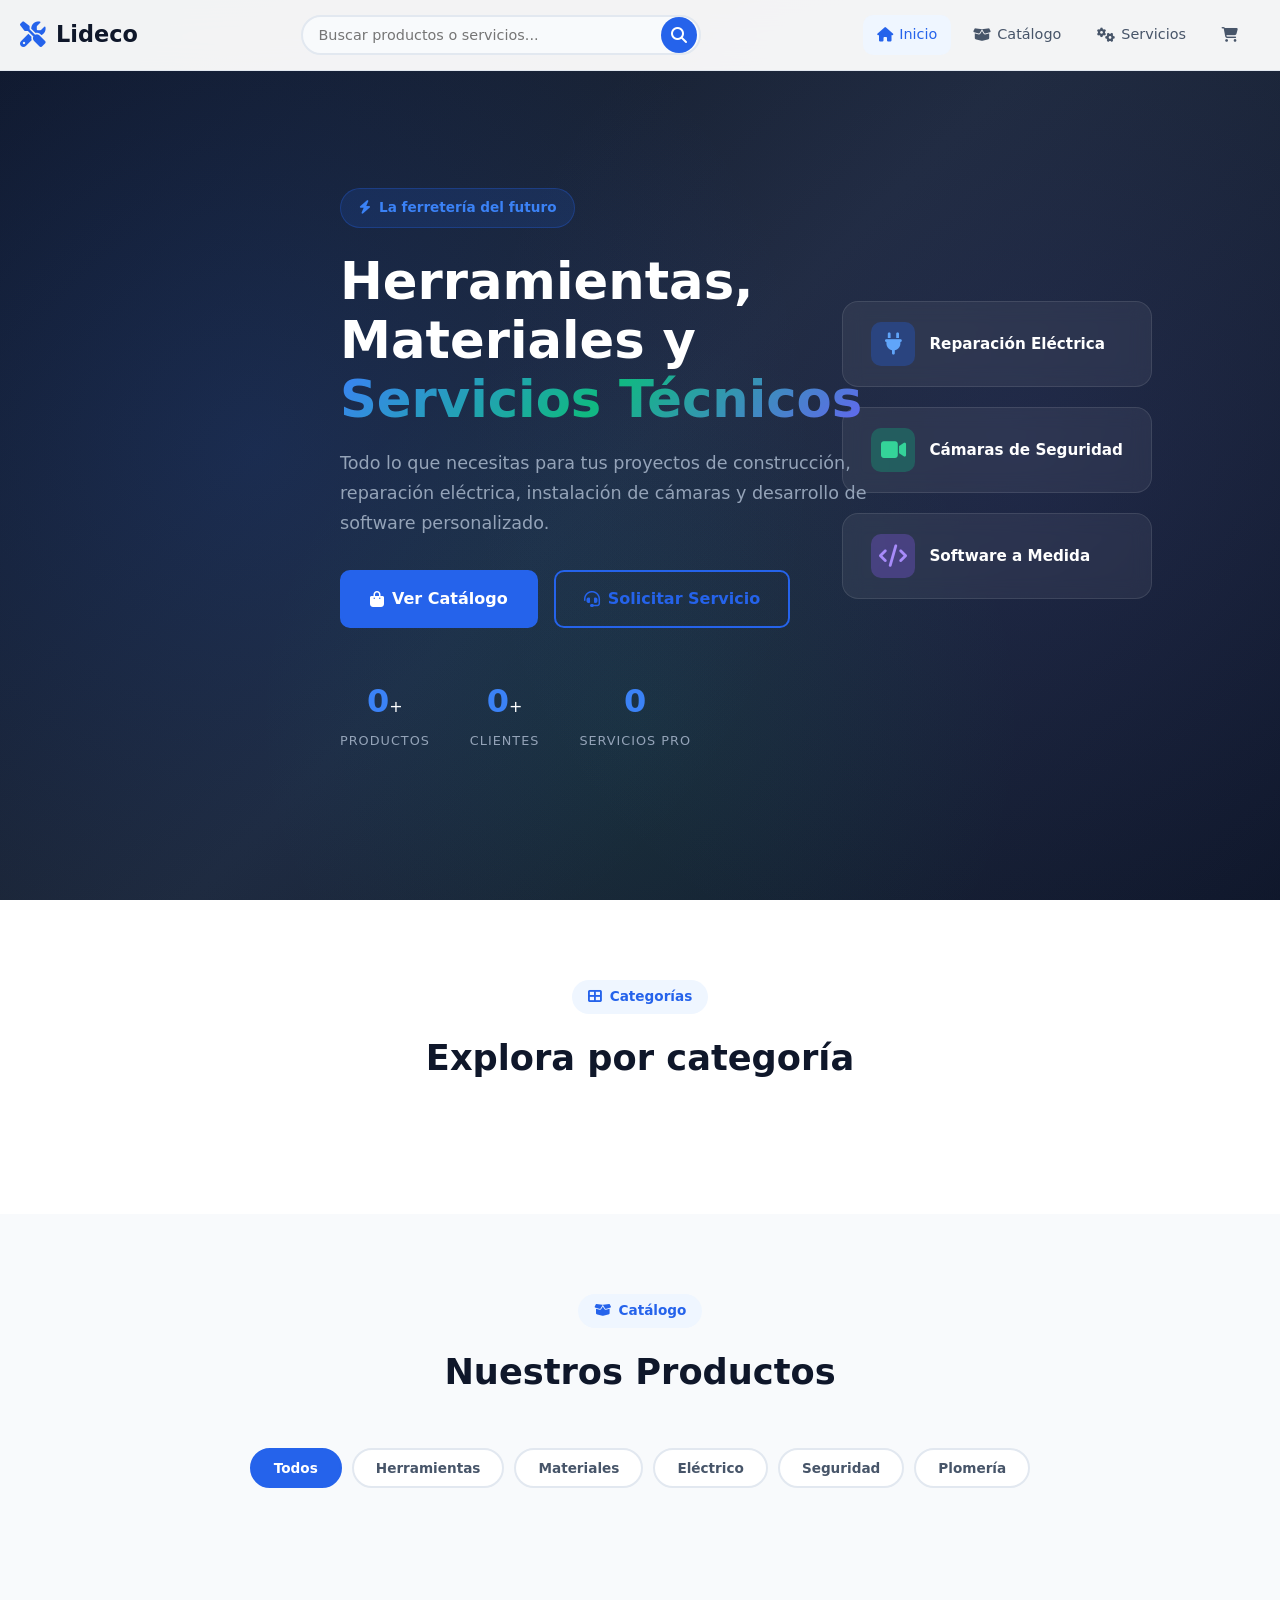
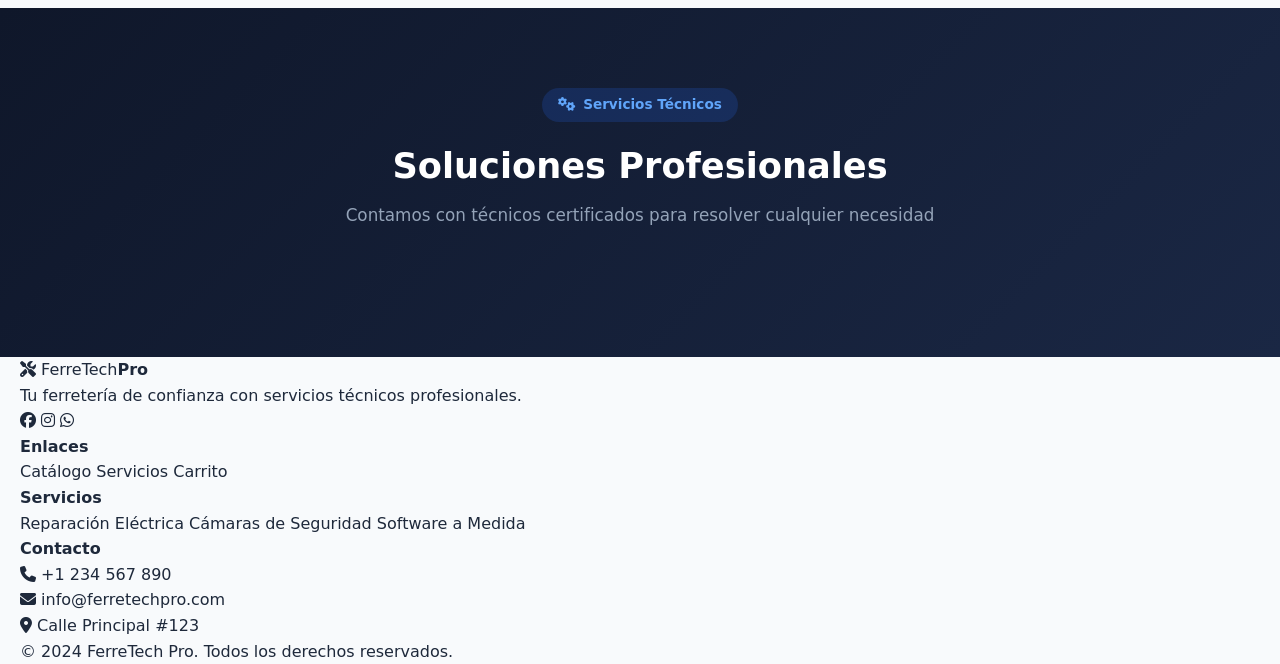
==== commit 4829372e: "Update navigation logo text from 'FerreTech' to 'Lideco'" ====
--- a/index.html
+++ b/index.html
@@ -14,7 +14,7 @@
         <div class="nav-container">
             <a href="index.html" class="nav-logo">
                 <i class="fas fa-tools"></i>
-                <span>FerreTech<strong>Pro</strong></span>
+                <span>Lideco <strong></strong></span>
             </a>
 
             <div class="nav-search" id="navSearch">
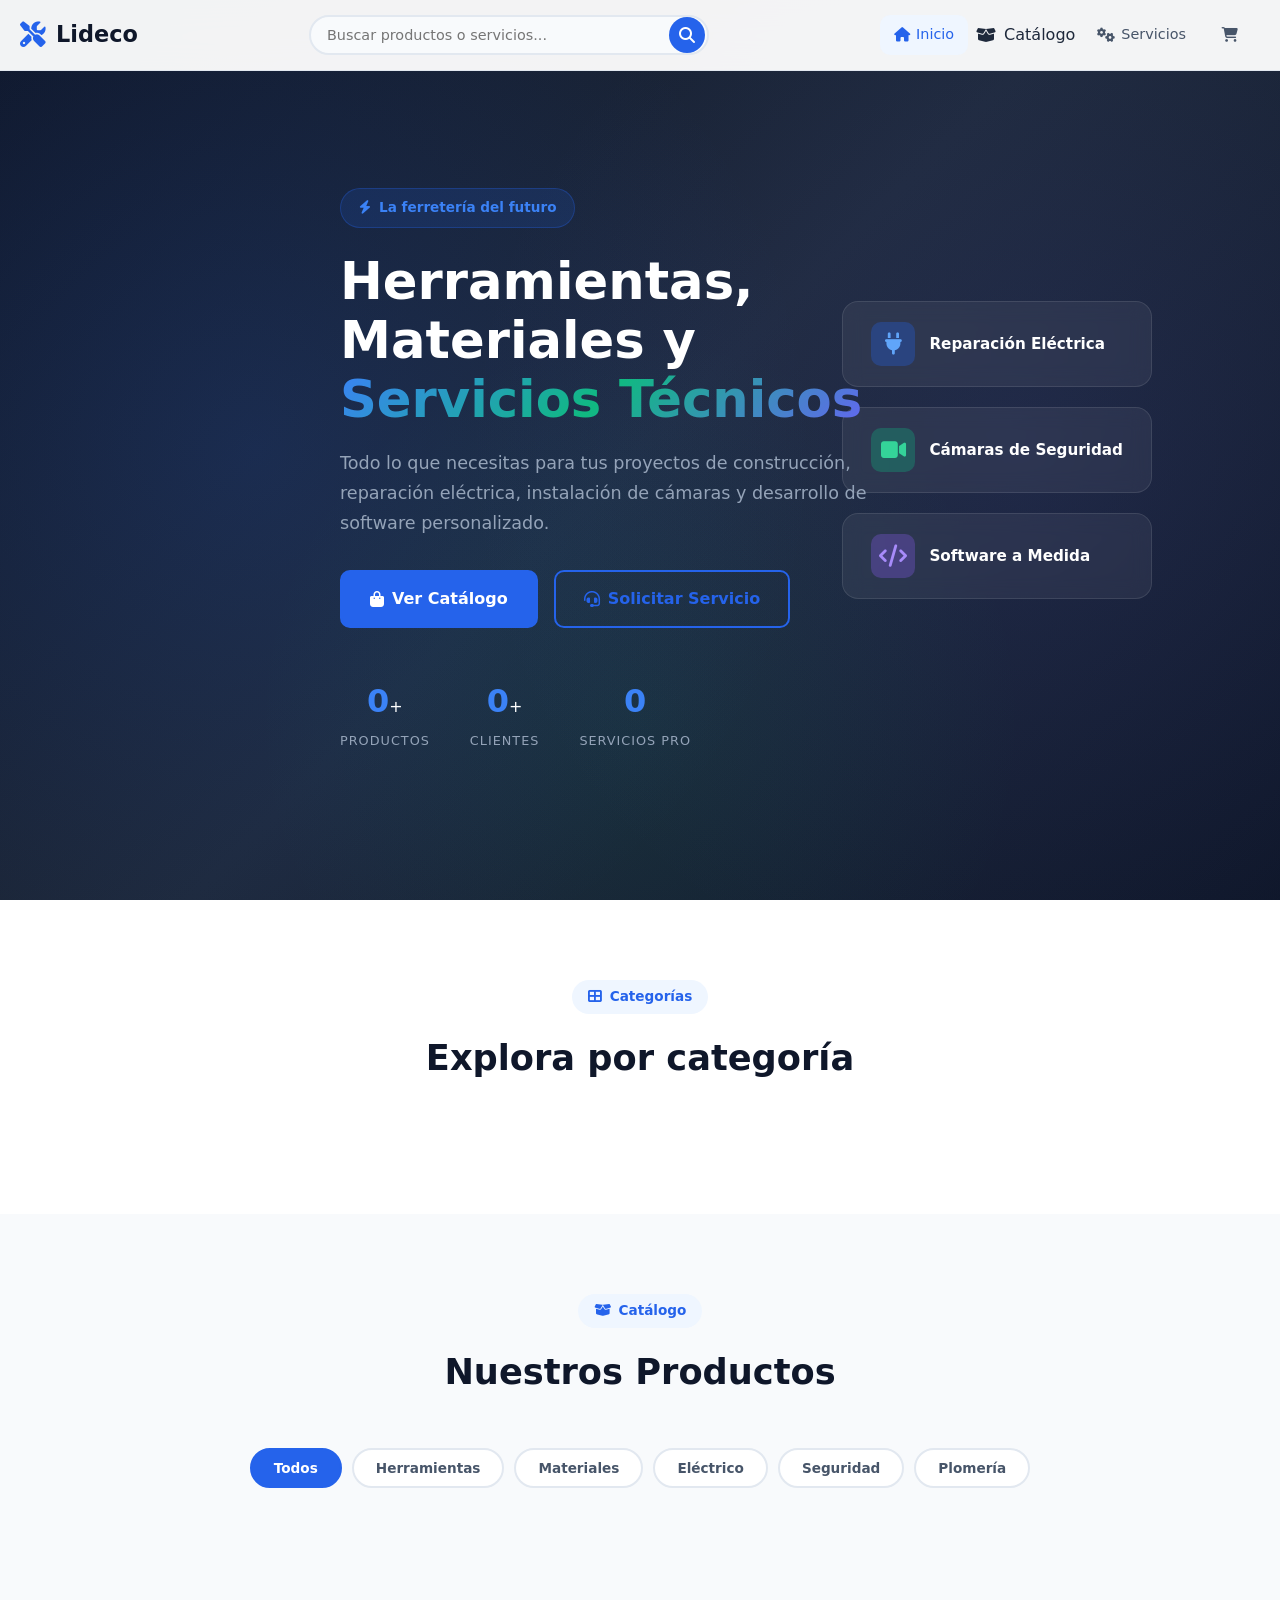
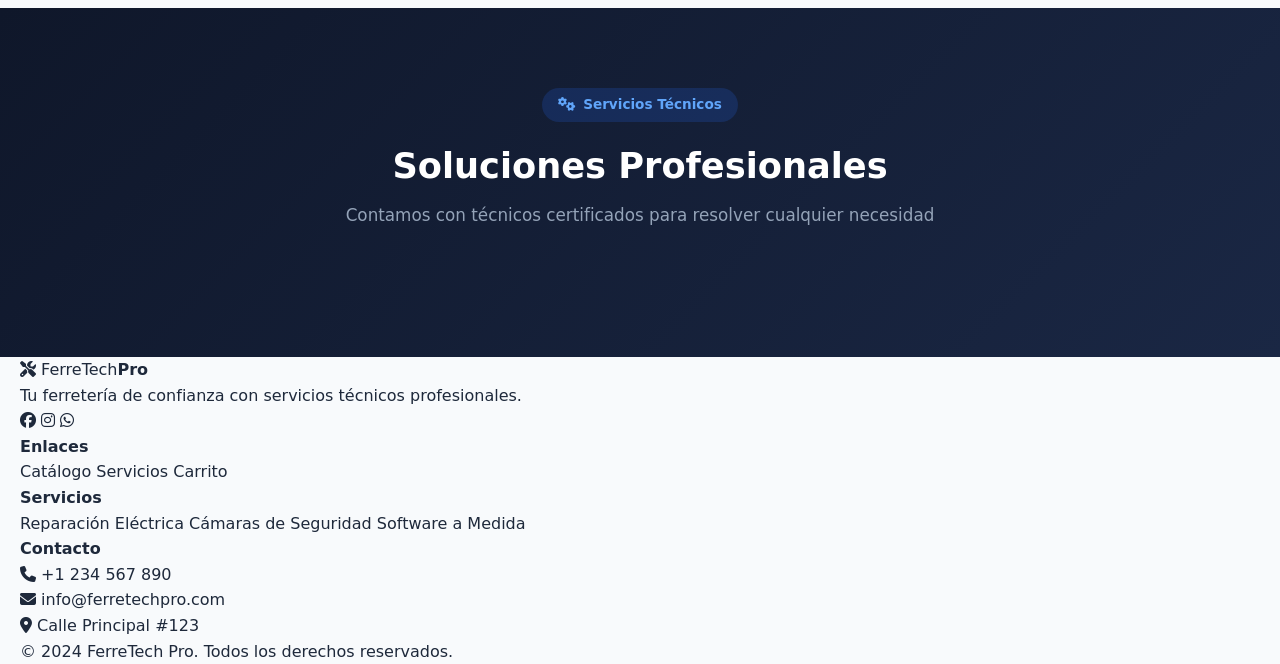
==== commit ecc02030: "Update index.html" ====
--- a/index.html
+++ b/index.html
@@ -25,7 +25,7 @@
             <div class="nav-links" id="navLinks">
                 <a href="index.html" class="nav-link active">
                     <i class="fas fa-home"></i> Inicio
-                </a>
+                </a
                 <a href="#catalogo" class="nav-link" id="navCatalog">
                     <i class="fas fa-box-open"></i> Catálogo
                 </a>
@@ -37,6 +37,7 @@
                     <span class="cart-badge" id="cartBadge">0</span>
                 </a>
                 <div class="nav-user" id="navUser"></div>
+                
             </div>
 
             <button class="nav-toggle" id="navToggle">
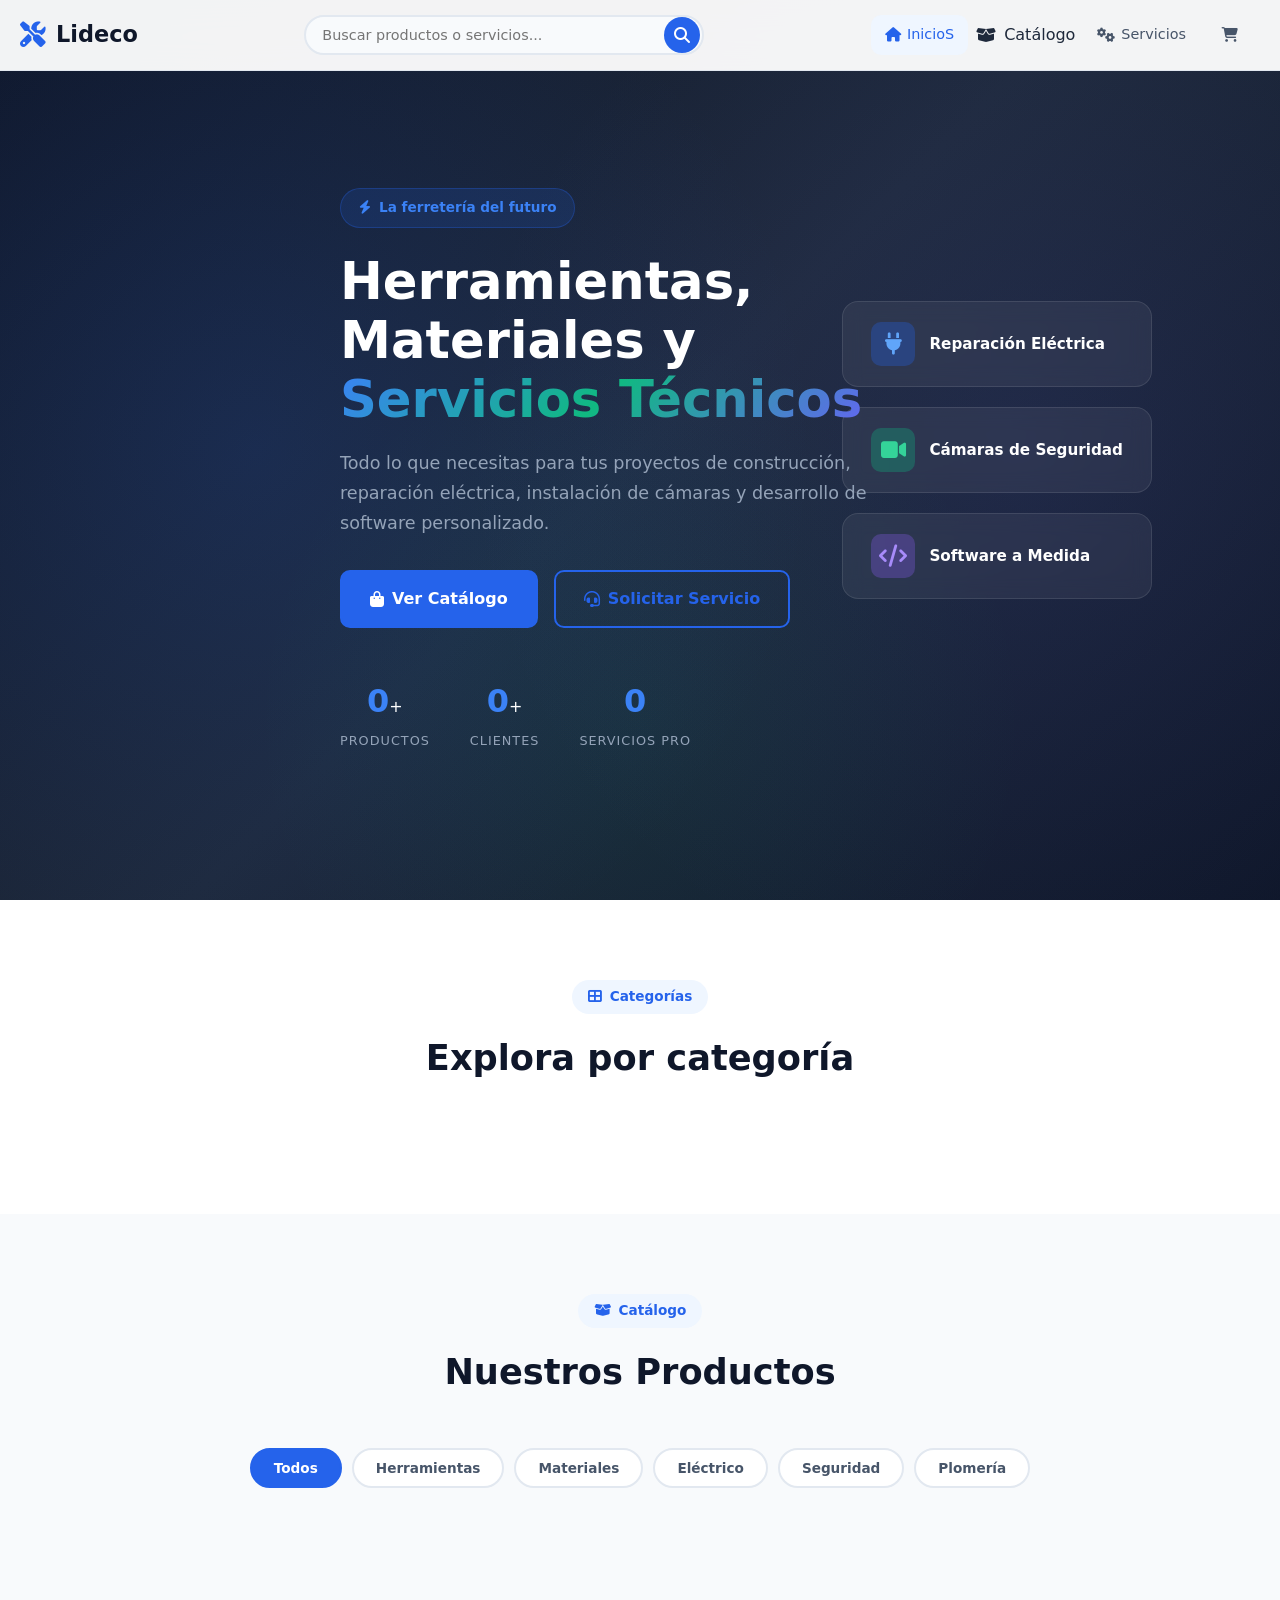
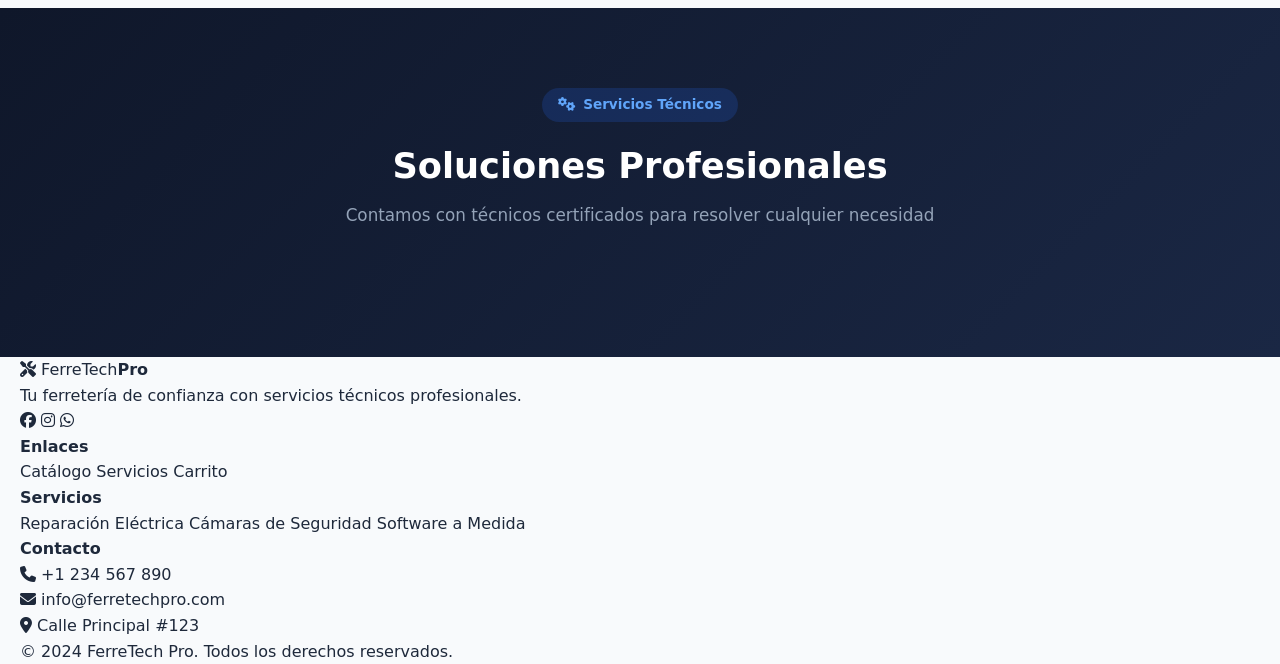
==== commit 043b2ffe: "Update index.html" ====
--- a/index.html
+++ b/index.html
@@ -24,7 +24,7 @@
 
             <div class="nav-links" id="navLinks">
                 <a href="index.html" class="nav-link active">
-                    <i class="fas fa-home"></i> Inicio
+                    <i class="fas fa-home"></i> InicioS
                 </a
                 <a href="#catalogo" class="nav-link" id="navCatalog">
                     <i class="fas fa-box-open"></i> Catálogo
@@ -230,13 +230,12 @@
             </div>
         </div>
     </footer>
-
     <!-- ========== TOAST NOTIFICATIONS ========== -->
     <div class="toast-container" id="toastContainer"></div>
 
     <!-- ========== SCRIPTS ========== -->
     <script src="js/api.js"></script>
-    <script src="js/catalog.js"></script>
+    <script src="js/catalogo.js"></script>
     <script src="js/cart.js"></script>
 </body>
 </html>
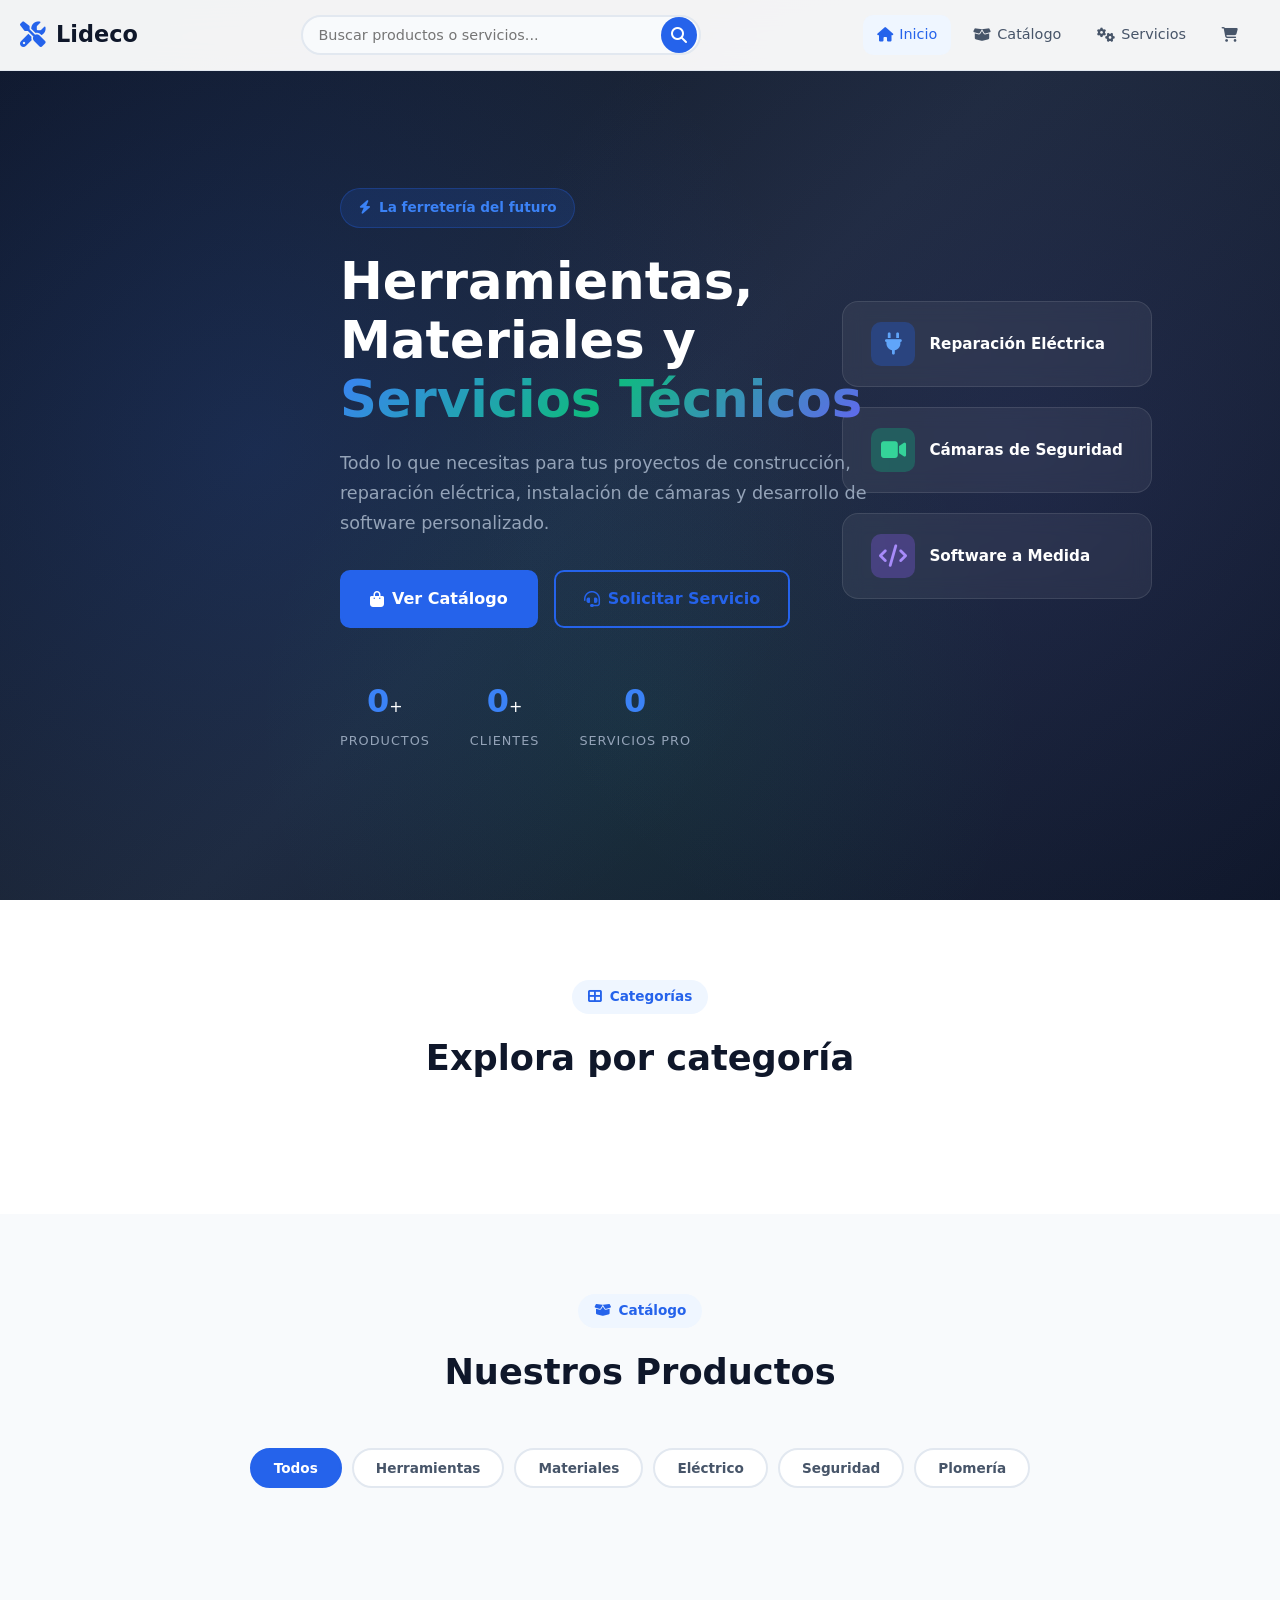
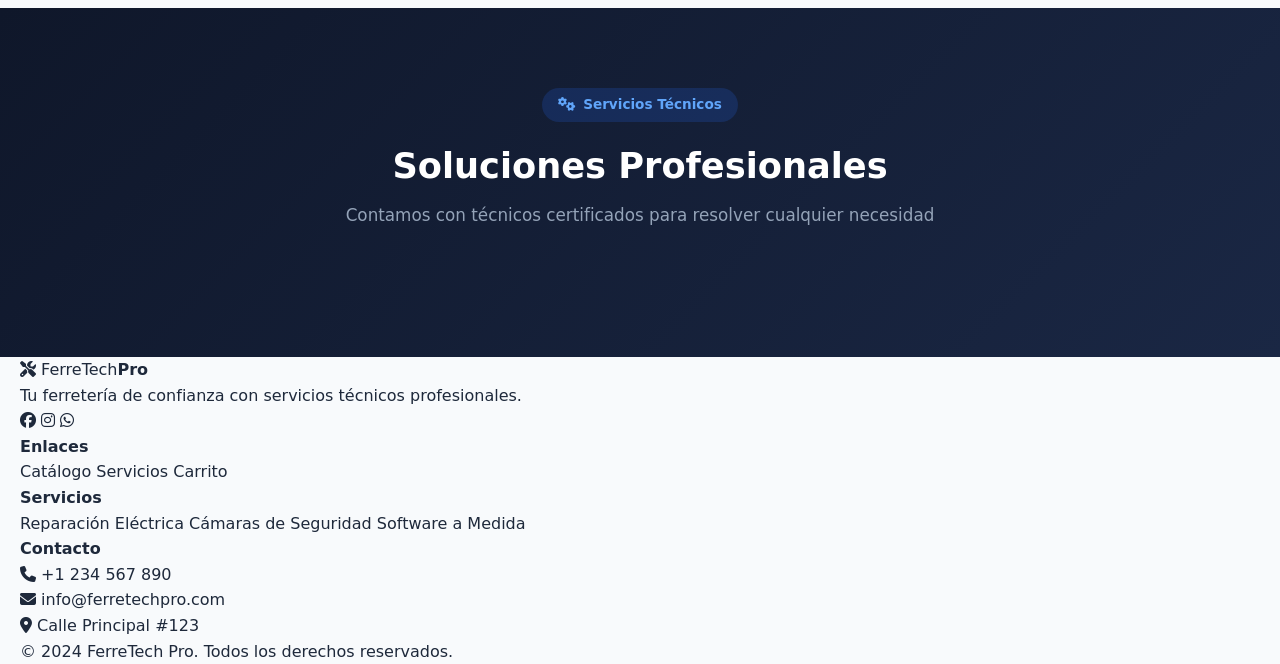
==== commit f93aa382: "Update index.html" ====
--- a/index.html
+++ b/index.html
@@ -21,24 +21,26 @@
                 <input type="text" id="searchInput" placeholder="Buscar productos o servicios..." autocomplete="off">
                 <button id="searchBtn"><i class="fas fa-search"></i></button>
             </div>
-
-            <div class="nav-links" id="navLinks">
+               <div class="nav-links" id="navLinks">
                 <a href="index.html" class="nav-link active">
-                    <i class="fas fa-home"></i> InicioS
-                </a
+                    <i class="fas fa-home"></i> Inicio
+                </a>
+            
                 <a href="#catalogo" class="nav-link" id="navCatalog">
                     <i class="fas fa-box-open"></i> Catálogo
                 </a>
+            
                 <a href="#servicios" class="nav-link" id="navServices">
                     <i class="fas fa-cogs"></i> Servicios
                 </a>
+            
                 <a href="carrito.html" class="nav-link nav-cart">
                     <i class="fas fa-shopping-cart"></i>
                     <span class="cart-badge" id="cartBadge">0</span>
                 </a>
+            
                 <div class="nav-user" id="navUser"></div>
-                
-            </div>
+             </div>
 
             <button class="nav-toggle" id="navToggle">
                 <i class="fas fa-bars"></i>
@@ -235,7 +237,7 @@
 
     <!-- ========== SCRIPTS ========== -->
     <script src="js/api.js"></script>
-    <script src="js/catalogo.js"></script>
+    <script src="js/catalog.js"></script>
     <script src="js/cart.js"></script>
 </body>
 </html>
